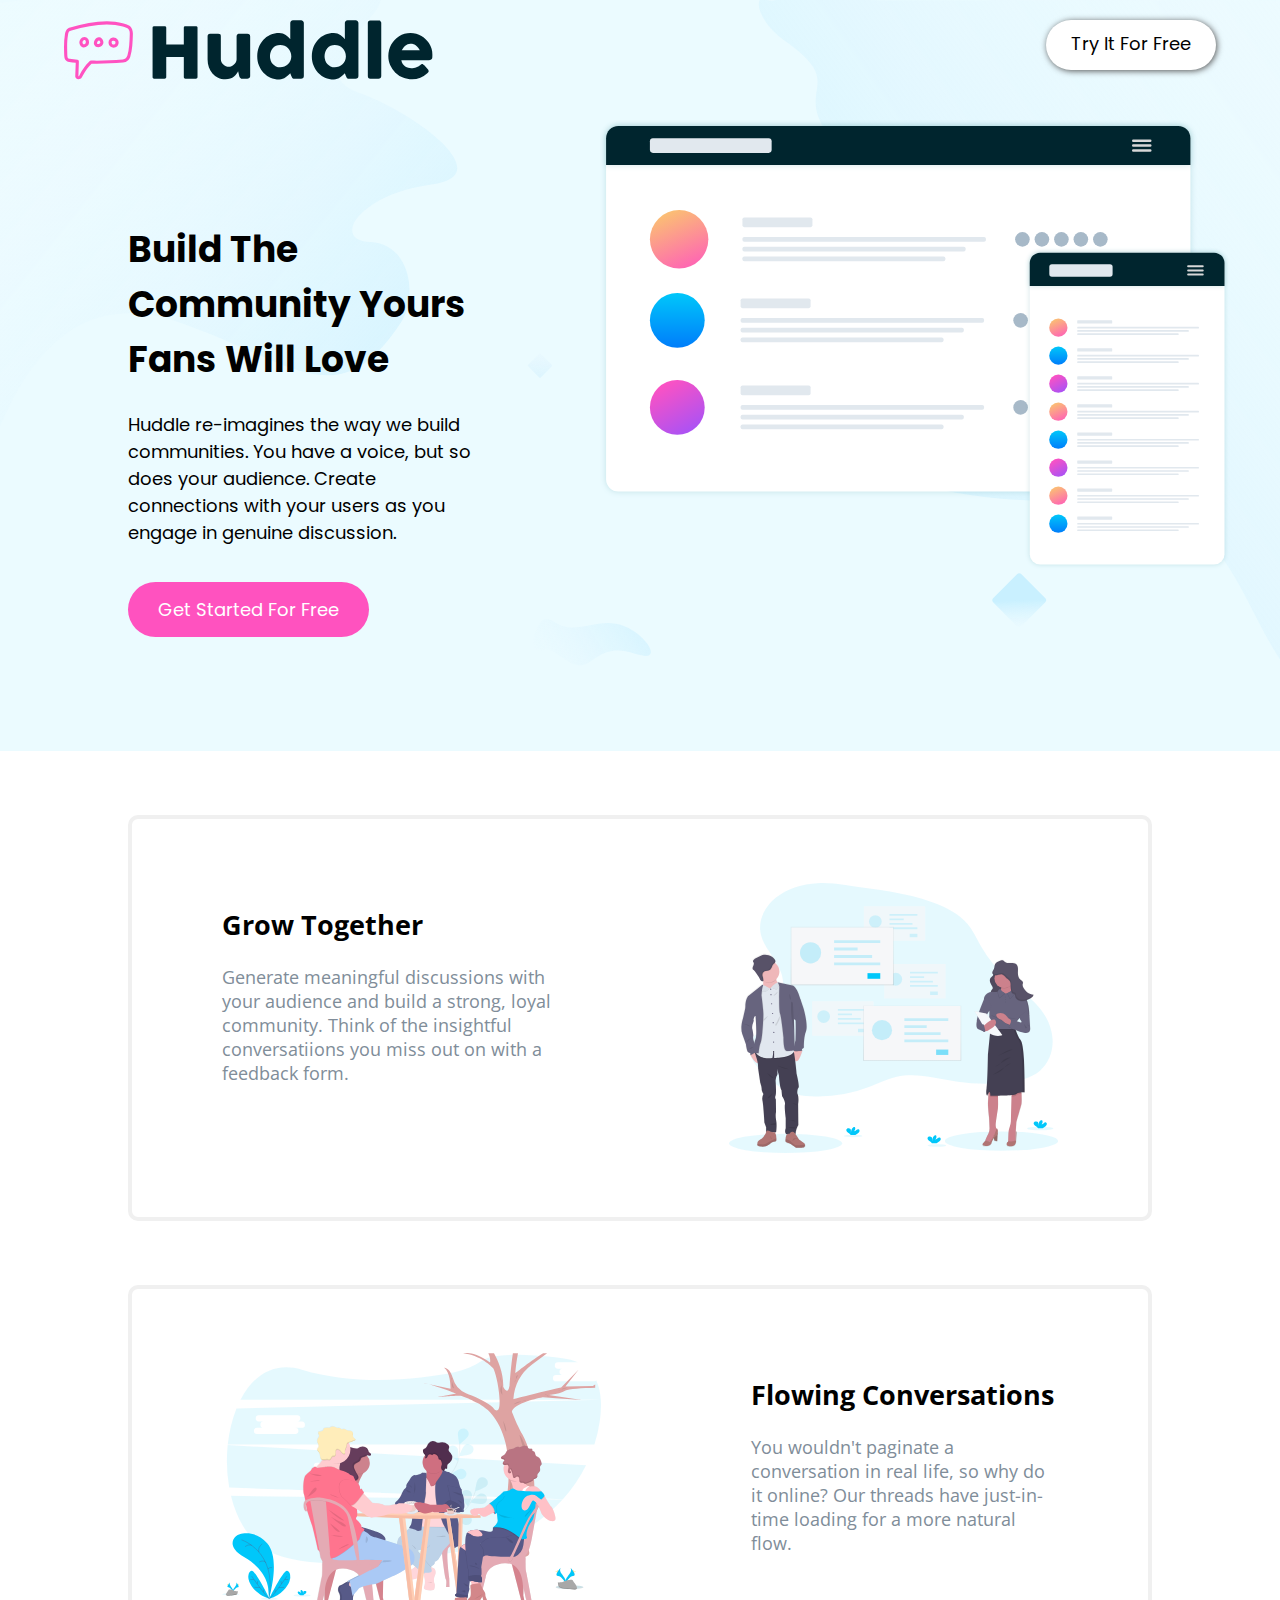
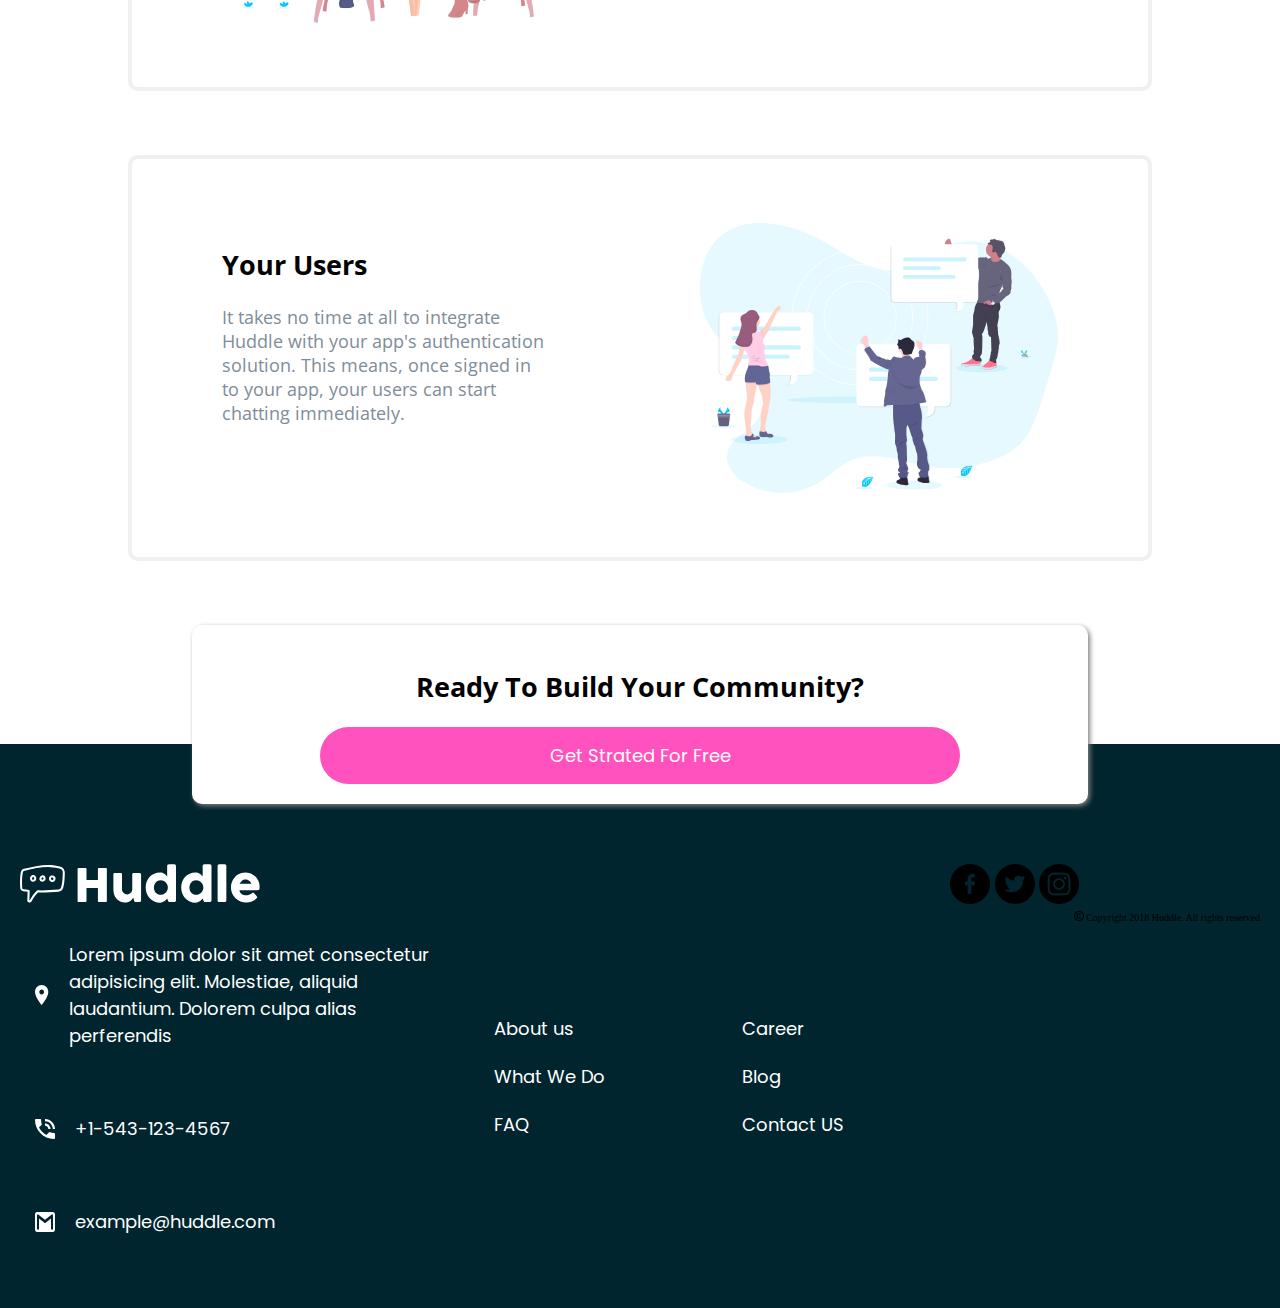
==== index.html @ e42ba3ed "24Janvier" ====
<!DOCTYPE html>
<html lang="fr">
  <head>
    <meta charset="UTF-8" />
    <meta name="viewport" content="width=device-width, initial-scale=1.0" />
    <title>Huddle</title>
    <link rel="stylesheet" href="./styles/style.css" />
    <link rel="stylesheet" href="./styles/recponsive.css" />
    <link rel="icon" href="./medias/icons/favicon_32_32.png" />
    <link rel="preconnect" href="https://fonts.googleapis.com" />
    <link rel="preconnect" href="https://fonts.gstatic.com" crossorigin />
    <link
      href="https://fonts.googleapis.com/css2?family=Poppins:ital,wght@0,100;0,200;0,300;0,400;0,500;0,600;0,700;0,800;0,900;1,100;1,200;1,300;1,400;1,500;1,600;1,700;1,800;1,900&display=swap"
      rel="stylesheet"
    />
    <link rel="preconnect" href="https://fonts.googleapis.com" />
    <link rel="preconnect" href="https://fonts.gstatic.com" crossorigin />
    <link
      href="https://fonts.googleapis.com/css2?family=Open+Sans:ital,wght@0,300..800;1,300..800&family=Poppins:ital,wght@0,100;0,200;0,300;0,400;0,500;0,600;0,700;0,800;0,900;1,100;1,200;1,300;1,400;1,500;1,600;1,700;1,800;1,900&display=swap"
      rel="stylesheet"
    />
  </head>
  <body>
    <header class="header">
      <div class="enTT">
        <img
          class="logoHeader"
          src="./medias/images/logo.svg"
          alt="logo Huddle"
        />
        <a class="tryIt" href="#">Try It For Free</a>
      </div>

      <div class="headerContent">
        <div class="contentTitle">
          <h1>Build The Community Yours Fans Will Love</h1>
          <p class="Ftitle">
            Huddle re-imagines the way we build communities. You have a voice,
            but so does your audience. Create connections with your users as you
            engage in genuine discussion.
          </p>

          <a class="getStartedH" href="#">Get Started For Free</a>
        </div>

        <img
          class="mockups"
          src="./medias/images/illustration_mockups.svg"
          alt="image de fenetres internet"
        />
      </div>
    </header>
    <main class="mainContent">
      <article class="firstArticle">
        <img
          class="imgGrowTG"
          src="./medias/images/illustration_grow_together.svg"
          alt="dessin de deux personnes"
        />
        <div class="TfirArt">
          <h2>Grow Together</h2>
          <p>
            Generate meaningful discussions with your audience and build a
            strong, loyal community. Think of the insightful conversatiions you
            miss out on with a feedback form.
          </p>
        </div>
      </article>
      <article class="secondArticle">
        <img
          class="imgFlowingC"
          src="./medias/images/illustration_flowing_conversation.svg"
          alt="dessin de quatre personnes assissent autout d'une table"
        />
        <div class="TsecArt">
          <h2>Flowing Conversations</h2>
          <p>
            You wouldn't paginate a conversation in real life, so why do it
            online? Our threads have just-in-time loading for a more natural
            flow.
          </p>
        </div>
      </article>
      <article class="thirdArticle">
        <img
          class="imgYourU"
          src="./medias/images/illustration_your_users.svg"
          alt="dessin de trois perssone avec un tableau dans les mains"
        />
        <div class="TthiArt">
          <h2>Your Users</h2>
          <p>
            It takes no time at all to integrate Huddle with your app's
            authentication solution. This means, once signed in to your app,
            your users can start chatting immediately.
          </p>
        </div>
      </article>
    </main>
    <div class="lastDiv">
      <h2 class="lastH2">Ready To Build Your Community?</h2>

      <a class="getStartedF" href="#">Get Strated For Free</a>
    </div>
    <div class="footer">
      <div class="contact">
        <img
          src="./medias/images/logoCopie.svg"
          alt="logo Huddle"
          class="logoFooter"
        />

        <div class="localisation">
          <img
            class="imgContact"
            src="./medias/icons/icon_location.svg"
            alt="localisation"
          />
          <p>
            <a href=""
              >Lorem ipsum dolor sit amet consectetur adipisicing elit.
              Molestiae, aliquid laudantium. Dolorem culpa alias perferendis
            </a>
          </p>
        </div>
        <div class="phone">
          <img
            class="imgContact"
            src="./medias/icons/icon_phone.svg"
            alt="telephone"
          />

          <p><a href="+1-543-123-4567">+1-543-123-4567</a></p>
        </div>
        <div class="email">
          <img
            class="imgContact"
            src="./medias/icons/icon_email.svg"
            alt="email"
          />
          <p><a href="#"> example@huddle.com</a></p>
        </div>
      </div>
      <div class="liens">
        <ul>
          <li><a href="#">About us</a></li>
          <li><a href="#">What We Do</a></li>
          <li><a href="#">FAQ</a></li>
        </ul>
      </div>

      <div class="liens">
        <ul>
          <li><a href="#">Career</a></li>
          <li><a href="#">Blog</a></li>
          <li><a href="#">Contact US</a></li>
        </ul>
      </div>
      <div class="logoRS">
        <a href="#"
          ><img
            class="reseauxS"
            src="./medias/icons/facebook.png"
            alt="logo facebook"
        /></a>
        <a href="#"
          ><img
            class="reseauxS"
            src="./medias/icons/twitter.png"
            alt="logo twitter"
        /></a>
        <a href="#"
          ><img
            class="reseauxS"
            src="./medias/icons/instagram.png"
            alt="logo instagram"
        /></a>

        <p class="copyR">
          <img
            class="logoCopyR"
            src="./medias/icons/copyright.png"
            alt="logoCopyright"
          />
          Copyright 2018 Huddle. All rights reserved
        </p>
      </div>
    </div>
  </body>
</html>
---- styles/style.css ----
body {
  margin: 0;
  font-size: 18px;
}
a {
  text-decoration: none;
  font-family: "Poppins", sans-serif;
  text-align: center;
  color: white;
}

.header {
  background-image: url(../medias/images/bg_hero_desktop.svg);
  background-color: hsl(193, 100%, 96%);
  background-size: cover;
  padding-top: 20px;
}
.enTT {
  display: flex;
  justify-content: space-between;
  height: 50px;
  width: 90%;
  margin: 0 5%;
}
.logoHeader {
  height: 60px;
}
.tryIt {
  text-decoration: none;
  border-radius: 30px;
  border-width: 2px 4px;
  background-color: white;
  color: black;
  padding: 10px 25px;
  box-shadow: 1px 1px 6px #555;
}
.headerContent {
  display: flex;
}
.contentTitle {
  font-family: "Poppins", sans-serif;

  padding: 10%;
}
.Ftitle {
  width: 100%;
  margin-bottom: 50px;
}
.getStartedH {
  background-color: hsl(322, 100%, 66%);
  border-radius: 30px;
  /* border-width: 2px 4px; */
  text-decoration: none;
  text-align: center;
  padding: 15px 30px;
}
.getStartedH:hover,
.getStartedF:hover {
  background-color: hsl(322, 100%, 66%, 0.5);
}
.mockups {
  margin-top: 50px;
  margin-right: 50px;
  width: auto;
  height: 450px;
}

.mainContent {
  font-family: "Open Sans", sans-serif;
  font-optical-sizing: auto;
  font-weight: 400;
  font-style: normal;
  font-variation-settings: "wdth" 100;
}
.firstArticle,
.secondArticle,
.thirdArticle {
  font-size: 18px;
  padding: 5% 20% 5% 20%;
  display: flex;
  justify-content: space-between;
  color: hsl(208, 11%, 55%);

  margin: 5% 10%;
  padding: 5% 7%;
  border-radius: 10px;
  border: 4px solid rgb(240, 240, 240);
}
h2 {
  color: black;
}

.imgGrowTG,
.imgYourU {
  width: auto;
  height: 270px;
  margin-left: 150px;
}
.imgFlowingC {
  width: auto;
  height: 270px;
  margin-right: 150px;
}
.firstArticle {
  flex-direction: row-reverse;
  justify-content: space-between;
}

.thirdArticle {
  flex-direction: row-reverse;
}
.lastDiv {
  position: relative;
  display: flex;
  flex-direction: column;
  justify-content: center;
  align-self: center;
  font-family: "Open Sans", sans-serif;
  background-color: white;
  padding: 20px 10% 20px 10%;
  text-align: center;
  border-radius: 10px;
  margin: 0px 15% -60px;
  box-shadow: 2px 2px 5px gray;
}

.getStartedF {
  padding: 15px 40px;
  background-color: hsl(322, 100%, 66%);
  border-radius: 30px;
  border-width: 2px 4px;
  text-decoration: none;
  text-align: center;
}

.footer {
  background-color: hsl(192, 100%, 9%);
  display: grid;
  grid-template-columns: 35% 20% 20% 25%;
  padding: 120px 20px 40px 20px;
}
li {
  padding-top: 10%;
}
ul {
  list-style: none;
}
.liens {
  display: flex;
  flex-direction: column;
  justify-content: center;
}
.localisation,
.phone,
.email {
  padding: 15px;
  display: flex;
  flex-direction: row;
  align-items: center;
}

.imgContact {
  height: 20px;
  width: 20px;
  margin-right: 20px;
}

.reseauxS {
  width: 40px;
}
.logoRS:hover {
  color: aliceblue;
}

.logoCopyR {
  width: 10px;
}

.copyR {
  font-size: 10px;
  text-align: end;
  margin: 0;
}
---- styles/recponsive.css ----
@media only screen and (max-width: 600px) {
  .header {
    background-image: url(../medias/images/bg_hero_mobile.svg);
    font-size: 14px;
  }
  .logoHeader {
    height: 50%;
    width: 50%;
    padding-top: 20px;
  }
  .tryIt {
    font-size: 10px;
    height: 10%;
    padding: 4%;
    margin-top: 10px;
  }
  body :not(.enTT) {
    display: flex;
    flex-direction: column;
    justify-content: center;
    align-content: center;
    text-align: center;
  }
  h1 {
    display: flex;
    align-items: center;
  }
  .getStartedH {
    padding: 7px 10px;
    width: 200px;
    align-self: center;
  }
  .mockups {
    width: 45%;
    height: 100%;
    margin-block-start: 0;
    display: flex;
    align-self: center;
  }

  h2 {
    font-size: 20px;
  }
  .firstArticle,
  .secondArticle,
  .thirdArticle {
    padding: 10%;
  }

  .firstArticle p,
  .secondArticle p,
  .thirdArticle p {
    font-size: 14px;
    color: hsl(208, 11%, 55%);
  }
  .thirdArticle {
    padding-bottom: 150px;
  }
  .imgGrowTG,
  .imgFlowingC,
  .imgYourU {
    width: 100%;
    height: 30vh;
    object-fit: contain;
    margin: 0;
  }
  .getStartedF {
    padding: 2%;
    font-size: 14px;
  }
  .footer {
    display: flex;
    flex-direction: column;
    justify-content: center;
    align-content: center;
    text-align: center;
  }

  .localisation,
  .phone,
  .email {
    width: 20px;
    height: 100%;
  }

  .logoFooter {
    height: auto;
    width: 25vh;
    padding-block-start: 5vh;
  }
  .localisation a,
  .phone a,
  .email a {
    font-size: 12px;
    width: 300px;
    text-align: left;
    margin-left: 40px;
  }

  .reseauxS {
    display: flex;
  }

  li {
    padding-top: 5px;
  }
  .liens {
    height: 90px;
  }
  .logoRS {
  }
}
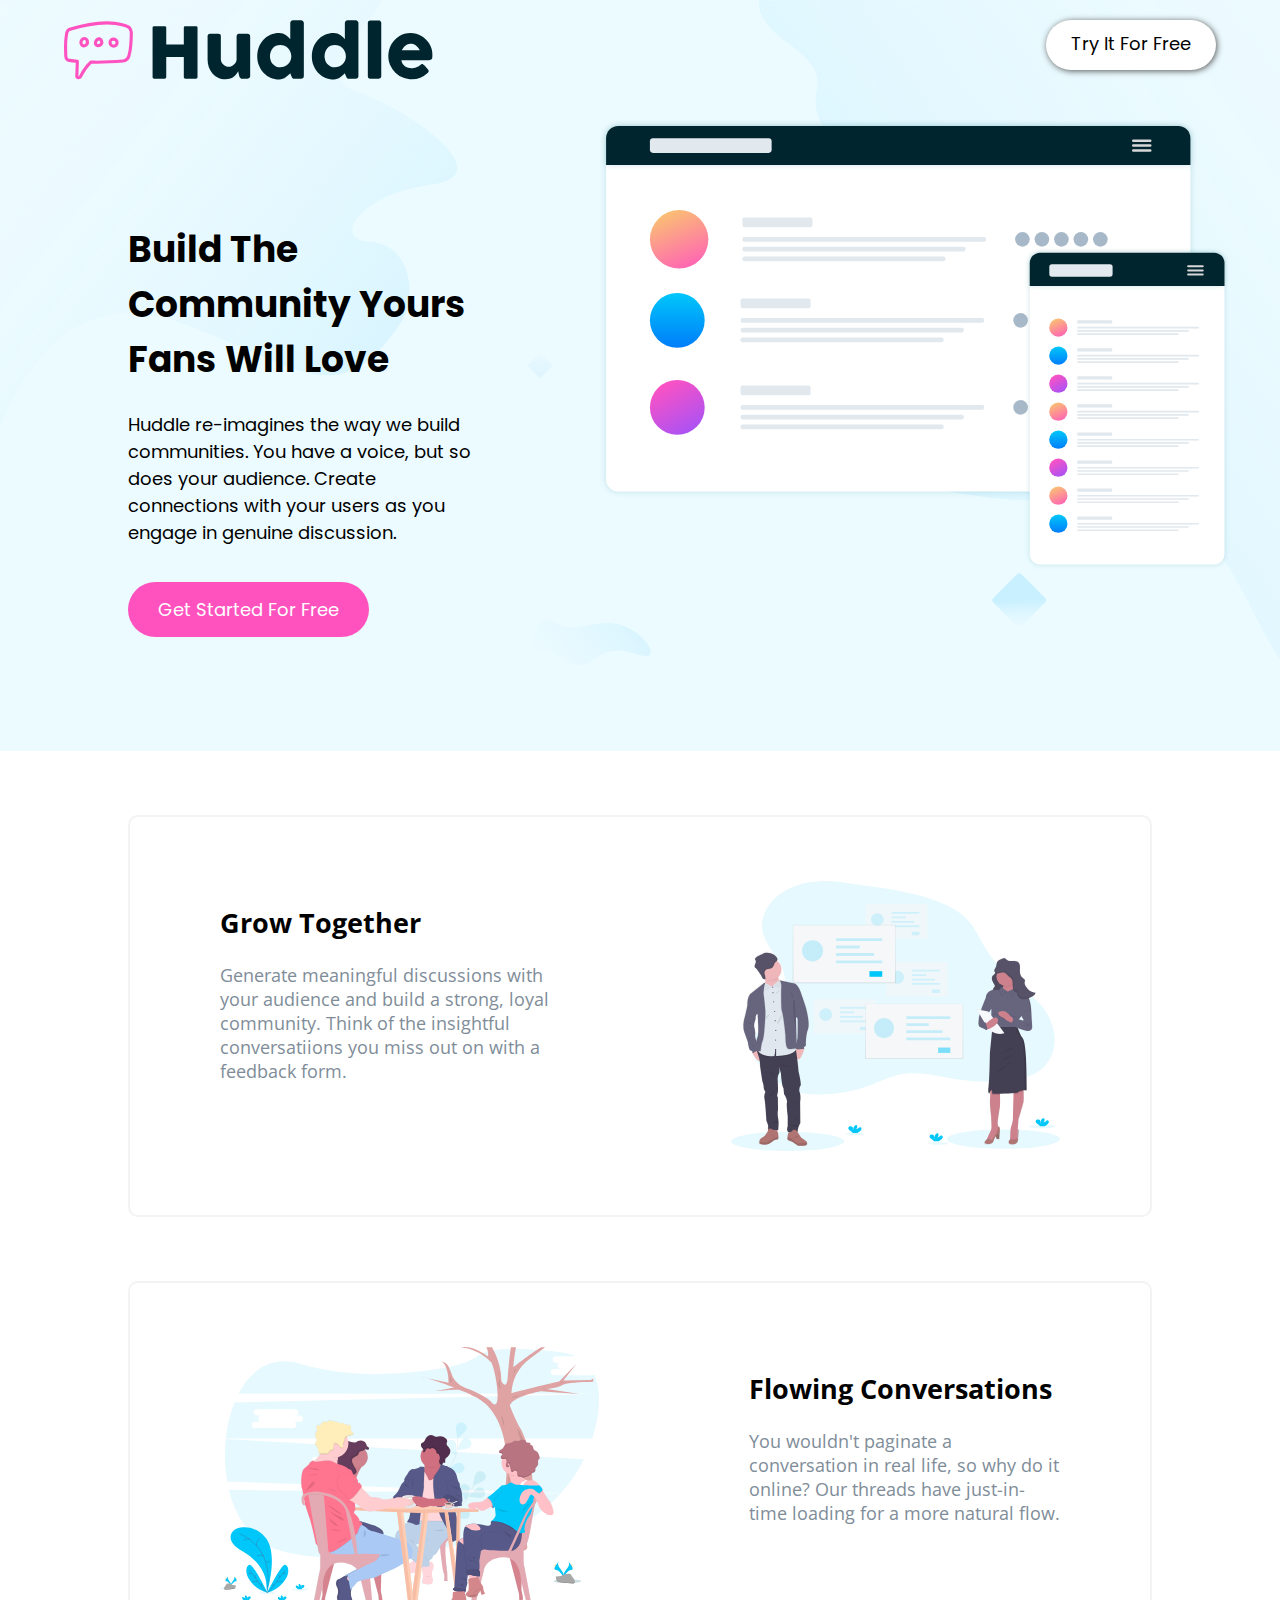
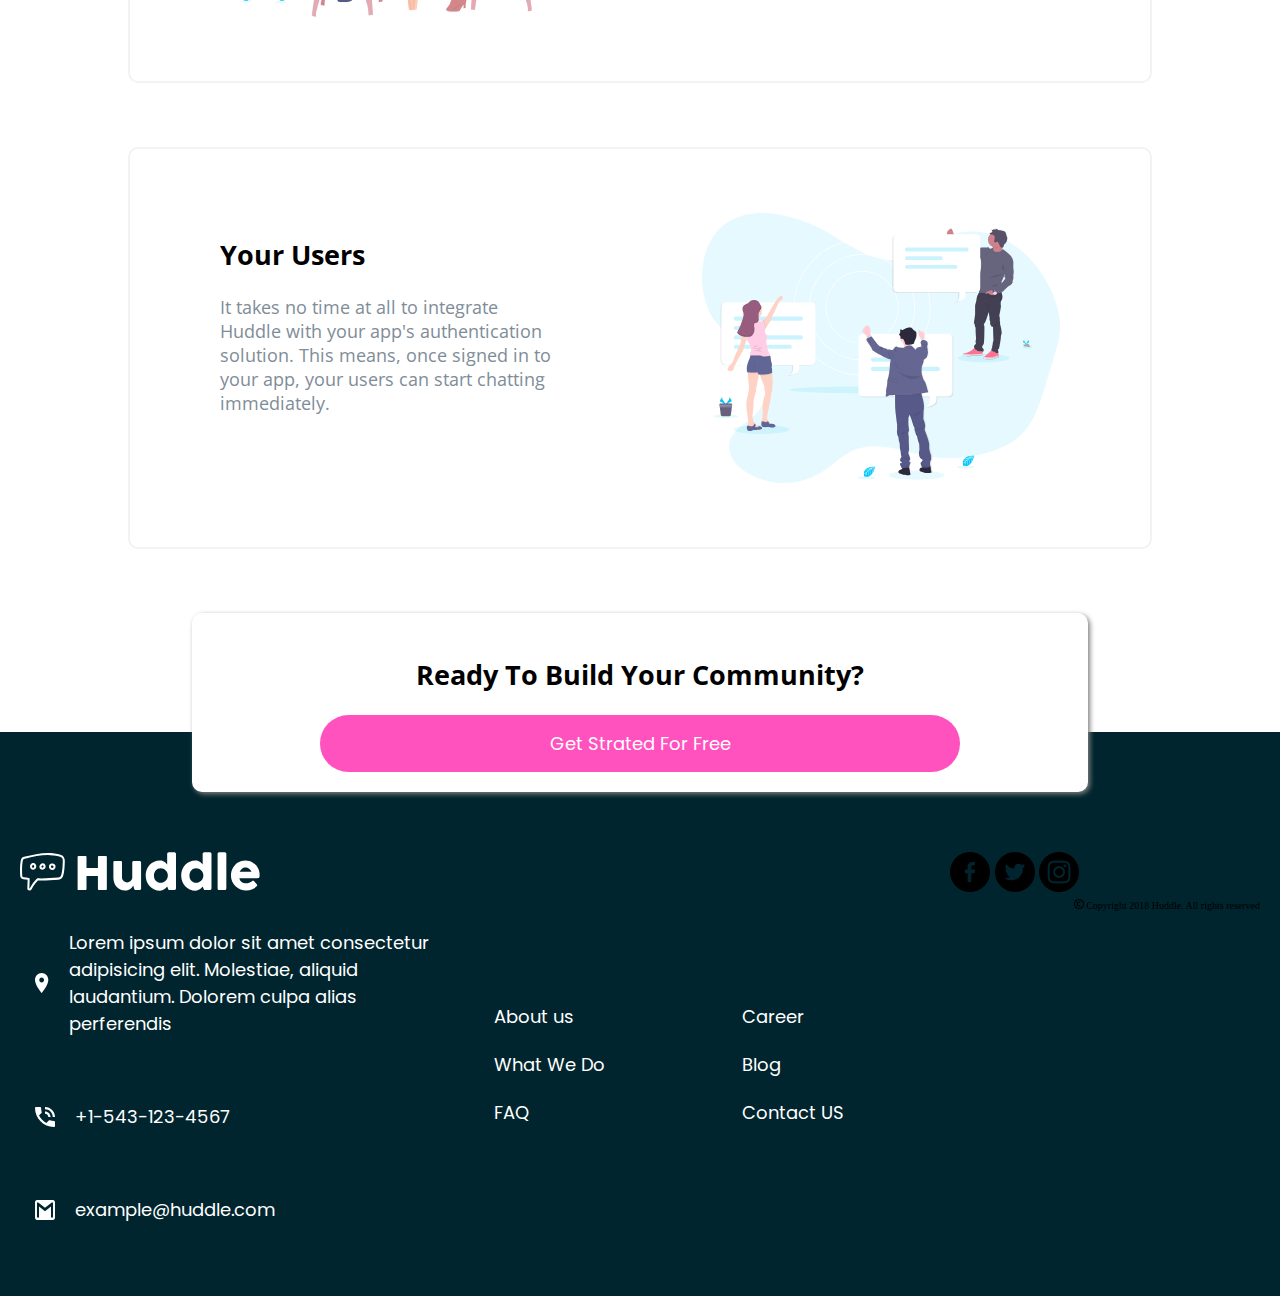
==== commit 12ff16c2: "25janvier" ====
--- a/index.html
+++ b/index.html
@@ -6,6 +6,7 @@
     <title>Huddle</title>
     <link rel="stylesheet" href="./styles/style.css" />
     <link rel="stylesheet" href="./styles/recponsive.css" />
+    <script src="./script.js" defer></script>
     <link rel="icon" href="./medias/icons/favicon_32_32.png" />
     <link rel="preconnect" href="https://fonts.googleapis.com" />
     <link rel="preconnect" href="https://fonts.gstatic.com" crossorigin />
@@ -116,7 +117,7 @@
             src="./medias/icons/icon_location.svg"
             alt="localisation"
           />
-          <p>
+          <p class="pContact">
             <a href=""
               >Lorem ipsum dolor sit amet consectetur adipisicing elit.
               Molestiae, aliquid laudantium. Dolorem culpa alias perferendis
@@ -130,7 +131,7 @@
             alt="telephone"
           />
 
-          <p><a href="+1-543-123-4567">+1-543-123-4567</a></p>
+          <p class="pContact"><a href="+1-543-123-4567">+1-543-123-4567</a></p>
         </div>
         <div class="email">
           <img
@@ -138,7 +139,7 @@
             src="./medias/icons/icon_email.svg"
             alt="email"
           />
-          <p><a href="#"> example@huddle.com</a></p>
+          <p class="pContact"><a href="#"> example@huddle.com</a></p>
         </div>
       </div>
       <div class="liens">
--- a/styles/style.css
+++ b/styles/style.css
@@ -80,11 +80,10 @@
   display: flex;
   justify-content: space-between;
   color: hsl(208, 11%, 55%);
-
   margin: 5% 10%;
   padding: 5% 7%;
   border-radius: 10px;
-  border: 4px solid rgb(240, 240, 240);
+  border: 2px solid rgb(243, 243, 243);
 }
 h2 {
   color: black;
--- a/styles/recponsive.css
+++ b/styles/recponsive.css
@@ -79,14 +79,16 @@
   .localisation,
   .phone,
   .email {
-    width: 20px;
-    height: 100%;
+    padding: 15px;
+    display: flex;
+    flex-direction: row;
+    align-items: start;
   }
 
   .logoFooter {
     height: auto;
-    width: 25vh;
-    padding-block-start: 5vh;
+    width: 50vh;
+    padding-block: 4%;
   }
   .localisation a,
   .phone a,
@@ -96,17 +98,24 @@
     text-align: left;
     margin-left: 40px;
   }
-
+  .pContact {
+    margin-top: -5%;
+  }
   .reseauxS {
     display: flex;
   }
 
   li {
     padding-top: 5px;
+    display: flex;
+    align-items: start;
   }
   .liens {
     height: 90px;
   }
   .logoRS {
+    display: flex;
+    flex-direction: row;
+    align-items: center;
   }
 }
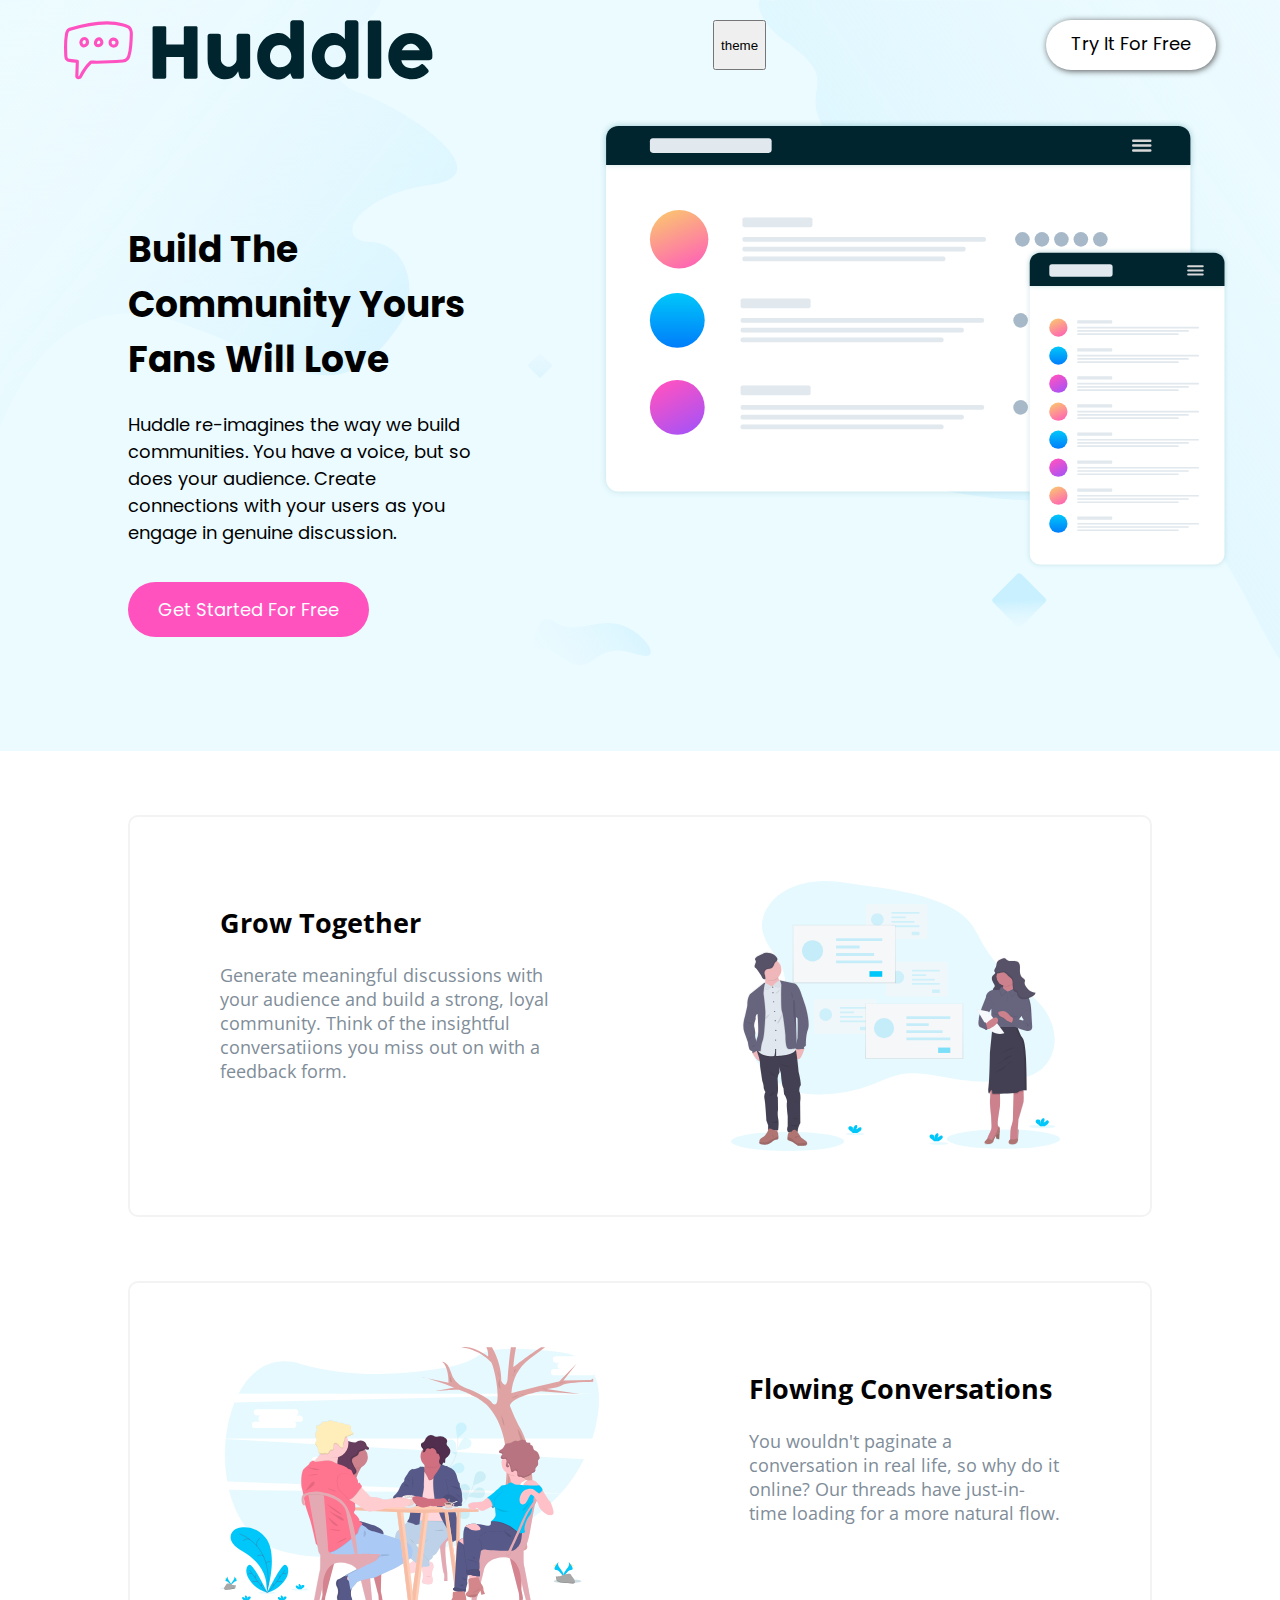
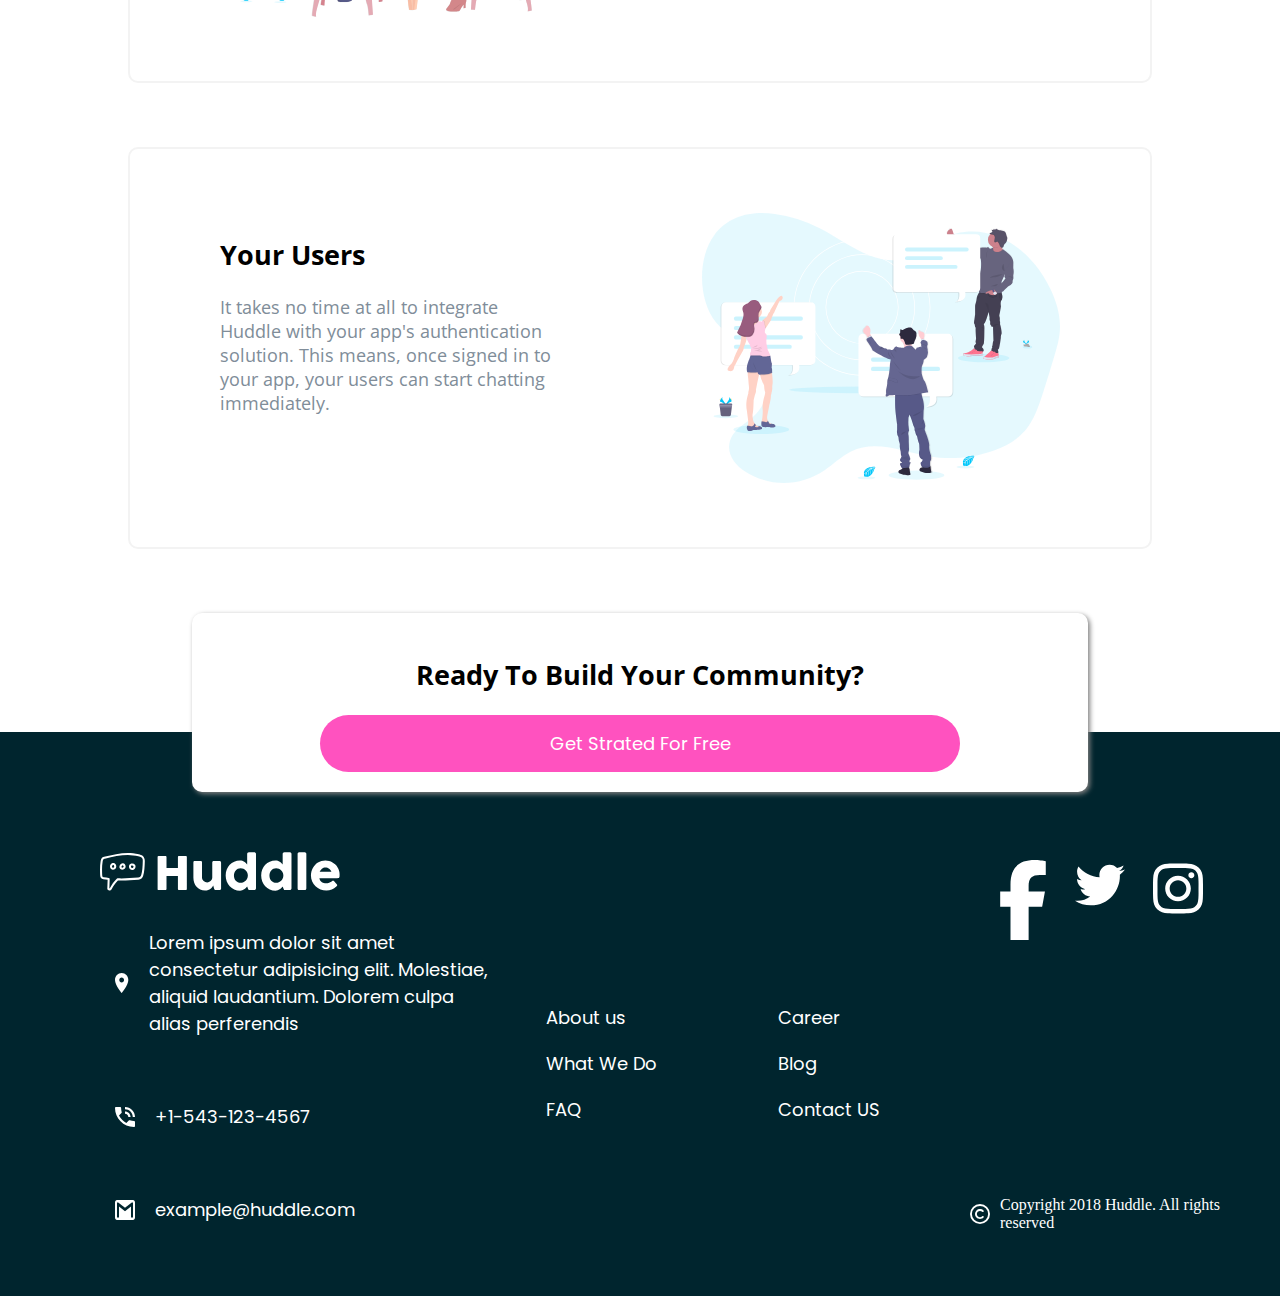
==== commit d35aa111: "25janvier" ====
--- a/index.html
+++ b/index.html
@@ -1,12 +1,12 @@
 <!DOCTYPE html>
-<html lang="fr">
+<html lang="fr" data-theme="light">
   <head>
     <meta charset="UTF-8" />
     <meta name="viewport" content="width=device-width, initial-scale=1.0" />
     <title>Huddle</title>
     <link rel="stylesheet" href="./styles/style.css" />
     <link rel="stylesheet" href="./styles/recponsive.css" />
-    <script src="./script.js" defer></script>
+    <script src="./JS/script.js" defer></script>
     <link rel="icon" href="./medias/icons/favicon_32_32.png" />
     <link rel="preconnect" href="https://fonts.googleapis.com" />
     <link rel="preconnect" href="https://fonts.gstatic.com" crossorigin />
@@ -29,6 +29,14 @@
           src="./medias/images/logo.svg"
           alt="logo Huddle"
         />
+        <button
+          type="button"
+          data-theme-toggle
+          aria-label="Change to light theme"
+        >
+          theme
+        </button>
+
         <a class="tryIt" href="#">Try It For Free</a>
       </div>
 
@@ -157,34 +165,35 @@
           <li><a href="#">Contact US</a></li>
         </ul>
       </div>
-      <div class="logoRS">
-        <a href="#"
-          ><img
-            class="reseauxS"
-            src="./medias/icons/facebook.png"
-            alt="logo facebook"
-        /></a>
-        <a href="#"
-          ><img
-            class="reseauxS"
-            src="./medias/icons/twitter.png"
-            alt="logo twitter"
-        /></a>
-        <a href="#"
-          ><img
-            class="reseauxS"
-            src="./medias/icons/instagram.png"
-            alt="logo instagram"
-        /></a>
-
-        <p class="copyR">
+      <div class="lDivF">
+        <div class="logoRS">
+          <a href="#"
+            ><img
+              class="reseauxS"
+              src="./medias/icons/facebook.svg"
+              alt="logo facebook"
+          /></a>
+          <a href="#"
+            ><img
+              class="reseauxS"
+              src="./medias/icons/twitter.svg"
+              alt="logo twitter"
+          /></a>
+          <a href="#"
+            ><img
+              class="reseauxS"
+              src="./medias/icons/instagram.svg"
+              alt="logo instagram"
+          /></a>
+        </div>
+        <div class="divCR">
           <img
             class="logoCopyR"
-            src="./medias/icons/copyright.png"
+            src="./medias/icons/copyrightW.svg"
             alt="logoCopyright"
           />
-          Copyright 2018 Huddle. All rights reserved
-        </p>
+          <p class="copyR">Copyright 2018 Huddle. All rights reserved</p>
+        </div>
       </div>
     </div>
   </body>
--- a/styles/style.css
+++ b/styles/style.css
@@ -136,7 +136,7 @@
   background-color: hsl(192, 100%, 9%);
   display: grid;
   grid-template-columns: 35% 20% 20% 25%;
-  padding: 120px 20px 40px 20px;
+  padding: 120px 20px 40px 100px;
 }
 li {
   padding-top: 10%;
@@ -163,20 +163,35 @@
   width: 20px;
   margin-right: 20px;
 }
-
+.lDivF {
+  justify-content: space-around;
+  display: flex;
+  flex-direction: column;
+}
 .reseauxS {
-  width: 40px;
+  width: 50px;
+  height: auto;
+}
+.logoRS {
+  display: flex;
+  justify-content: space-evenly;
+  width: 260px;
 }
 .logoRS:hover {
   color: aliceblue;
 }
 
+.divCR {
+  display: flex;
+  align-items: center;
+  margin-top: 75%;
+}
 .logoCopyR {
-  width: 10px;
+  width: 20px;
+  margin-right: 10px;
 }
 
 .copyR {
-  font-size: 10px;
-  text-align: end;
-  margin: 0;
+  font-size: 16px;
+  color: white;
 }
--- a/styles/recponsive.css
+++ b/styles/recponsive.css
@@ -53,9 +53,7 @@
     font-size: 14px;
     color: hsl(208, 11%, 55%);
   }
-  .thirdArticle {
-    padding-bottom: 150px;
-  }
+
   .imgGrowTG,
   .imgFlowingC,
   .imgYourU {
@@ -74,6 +72,7 @@
     justify-content: center;
     align-content: center;
     text-align: center;
+    padding-left: 5%;
   }
 
   .localisation,
@@ -115,7 +114,19 @@
   }
   .logoRS {
     display: flex;
-    flex-direction: row;
+    flex-direction: row !important;
     align-items: center;
+    padding: 5%;
+  }
+
+  .divCR {
+    display: flex;
+    flex-direction: row !important;
+    align-items: center;
+    margin-top: 10%;
+  }
+  .copyR {
+    color: white;
+    font-size: small;
   }
 }
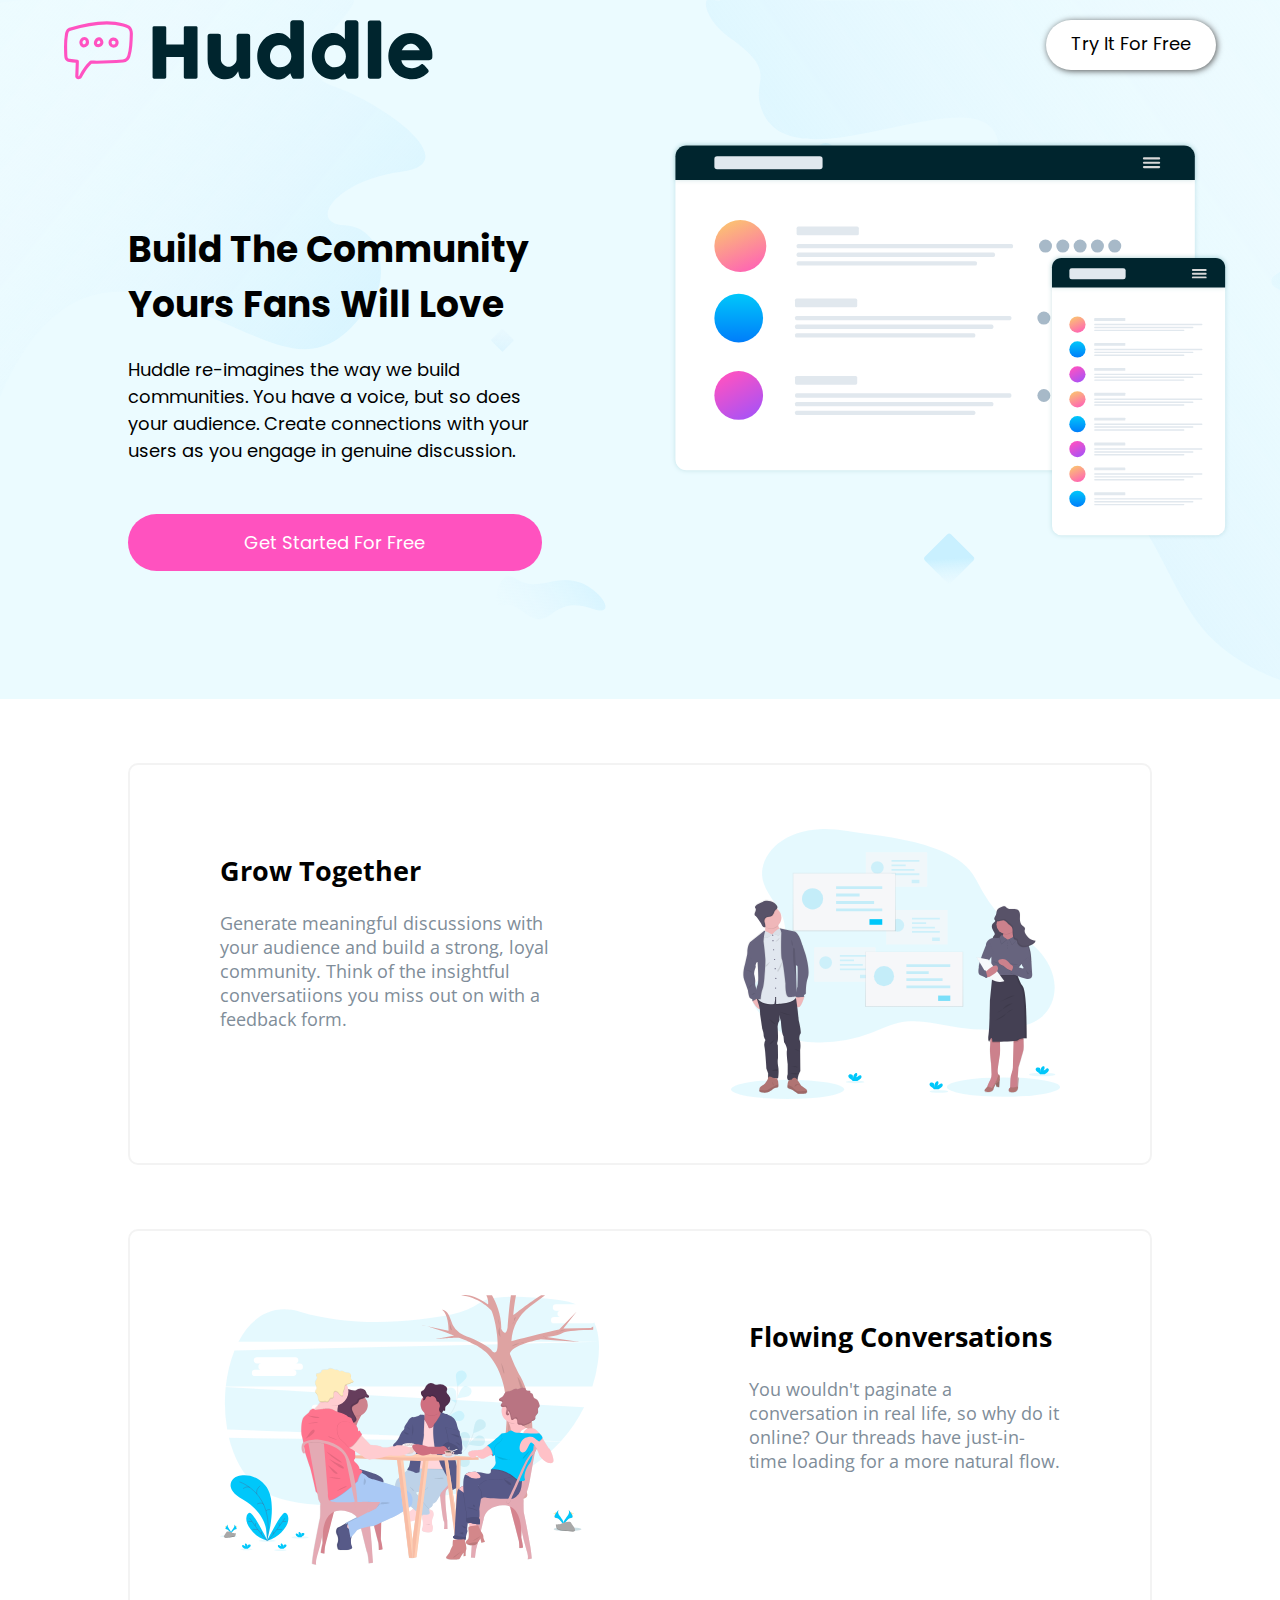
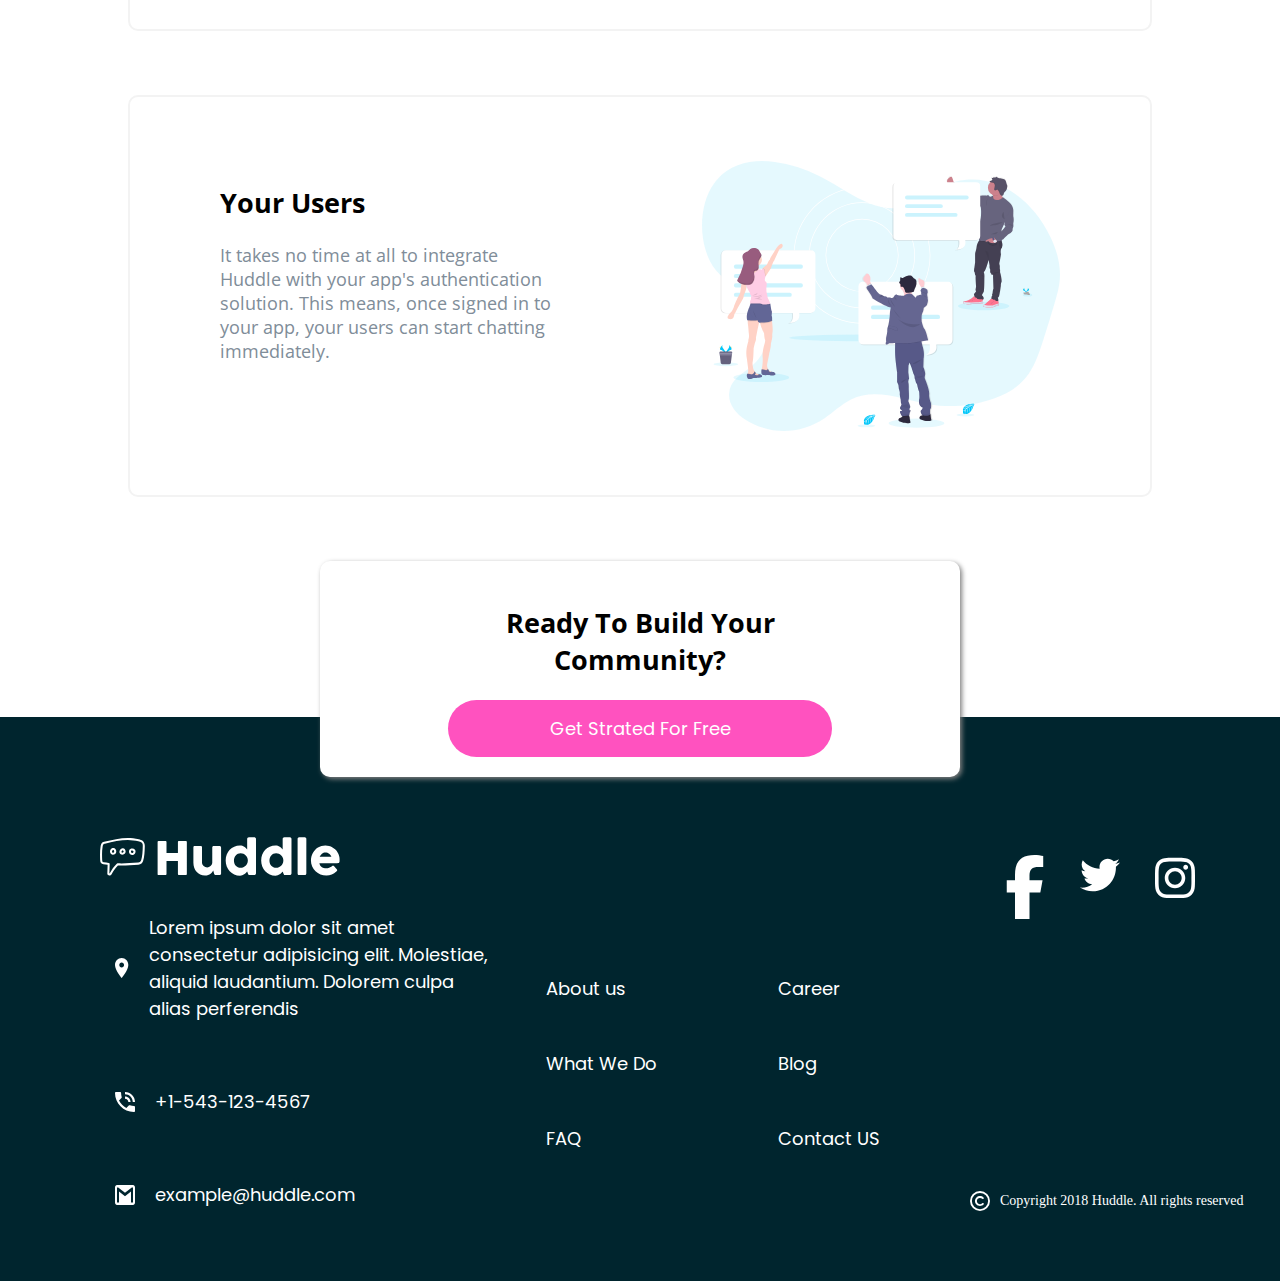
==== commit 851a60e2: "26janvier" ====
--- a/index.html
+++ b/index.html
@@ -1,5 +1,5 @@
 <!DOCTYPE html>
-<html lang="fr" data-theme="light">
+<html lang="fr">
   <head>
     <meta charset="UTF-8" />
     <meta name="viewport" content="width=device-width, initial-scale=1.0" />
@@ -29,13 +29,6 @@
           src="./medias/images/logo.svg"
           alt="logo Huddle"
         />
-        <button
-          type="button"
-          data-theme-toggle
-          aria-label="Change to light theme"
-        >
-          theme
-        </button>
 
         <a class="tryIt" href="#">Try It For Free</a>
       </div>
@@ -68,7 +61,7 @@
         />
         <div class="TfirArt">
           <h2>Grow Together</h2>
-          <p>
+          <p class="pArticle">
             Generate meaningful discussions with your audience and build a
             strong, loyal community. Think of the insightful conversatiions you
             miss out on with a feedback form.
@@ -83,7 +76,7 @@
         />
         <div class="TsecArt">
           <h2>Flowing Conversations</h2>
-          <p>
+          <p class="pArticle">
             You wouldn't paginate a conversation in real life, so why do it
             online? Our threads have just-in-time loading for a more natural
             flow.
@@ -98,7 +91,7 @@
         />
         <div class="TthiArt">
           <h2>Your Users</h2>
-          <p>
+          <p class="pArticle">
             It takes no time at all to integrate Huddle with your app's
             authentication solution. This means, once signed in to your app,
             your users can start chatting immediately.
@@ -170,7 +163,7 @@
           <a href="#"
             ><img
               class="reseauxS"
-              src="./medias/icons/facebook.svg"
+              src="./medias/icons/facebook-f.svg"
               alt="logo facebook"
           /></a>
           <a href="#"
--- a/styles/style.css
+++ b/styles/style.css
@@ -49,20 +49,21 @@
 .getStartedH {
   background-color: hsl(322, 100%, 66%);
   border-radius: 30px;
-  /* border-width: 2px 4px; */
   text-decoration: none;
   text-align: center;
   padding: 15px 30px;
+  display: block;
 }
 .getStartedH:hover,
 .getStartedF:hover {
   background-color: hsl(322, 100%, 66%, 0.5);
+  /* cursor: url(../medias/icons/curseurMM.png); */
 }
 .mockups {
-  margin-top: 50px;
+  margin-top: 70px;
   margin-right: 50px;
   width: auto;
-  height: 450px;
+  height: 400px;
 }
 
 .mainContent {
@@ -108,6 +109,7 @@
 .thirdArticle {
   flex-direction: row-reverse;
 }
+
 .lastDiv {
   position: relative;
   display: flex;
@@ -119,7 +121,7 @@
   padding: 20px 10% 20px 10%;
   text-align: center;
   border-radius: 10px;
-  margin: 0px 15% -60px;
+  margin: 0px 25% -60px;
   box-shadow: 2px 2px 5px gray;
 }
 
@@ -139,10 +141,14 @@
   padding: 120px 20px 40px 100px;
 }
 li {
-  padding-top: 10%;
-}
+  padding-top: 25%;
+}
+
 ul {
   list-style: none;
+}
+li:hover {
+  text-decoration: underline white;
 }
 .liens {
   display: flex;
@@ -169,7 +175,7 @@
   flex-direction: column;
 }
 .reseauxS {
-  width: 50px;
+  width: 40px;
   height: auto;
 }
 .logoRS {
@@ -177,8 +183,8 @@
   justify-content: space-evenly;
   width: 260px;
 }
-.logoRS:hover {
-  color: aliceblue;
+.reseauxS:hover {
+  color: rgb(255, 240, 250);
 }
 
 .divCR {
@@ -192,6 +198,6 @@
 }
 
 .copyR {
-  font-size: 16px;
+  font-size: 14px;
   color: white;
 }
--- a/styles/recponsive.css
+++ b/styles/recponsive.css
@@ -1,11 +1,11 @@
-@media only screen and (max-width: 600px) {
+@media only screen and (max-width: 800px) {
   .header {
     background-image: url(../medias/images/bg_hero_mobile.svg);
     font-size: 14px;
   }
   .logoHeader {
-    height: 50%;
-    width: 50%;
+    height: auto;
+    width: auto;
     padding-top: 20px;
   }
   .tryIt {
@@ -62,6 +62,9 @@
     object-fit: contain;
     margin: 0;
   }
+  .lastDiv {
+    margin: 0px 10% -10%;
+  }
   .getStartedF {
     padding: 2%;
     font-size: 14px;
@@ -86,7 +89,7 @@
 
   .logoFooter {
     height: auto;
-    width: 50vh;
+    width: 40vh;
     padding-block: 4%;
   }
   .localisation a,
@@ -115,8 +118,10 @@
   .logoRS {
     display: flex;
     flex-direction: row !important;
-    align-items: center;
     padding: 5%;
+    justify-content: space-between !important;
+    align-self: center !important;
+    margin-top: 7%;
   }
 
   .divCR {
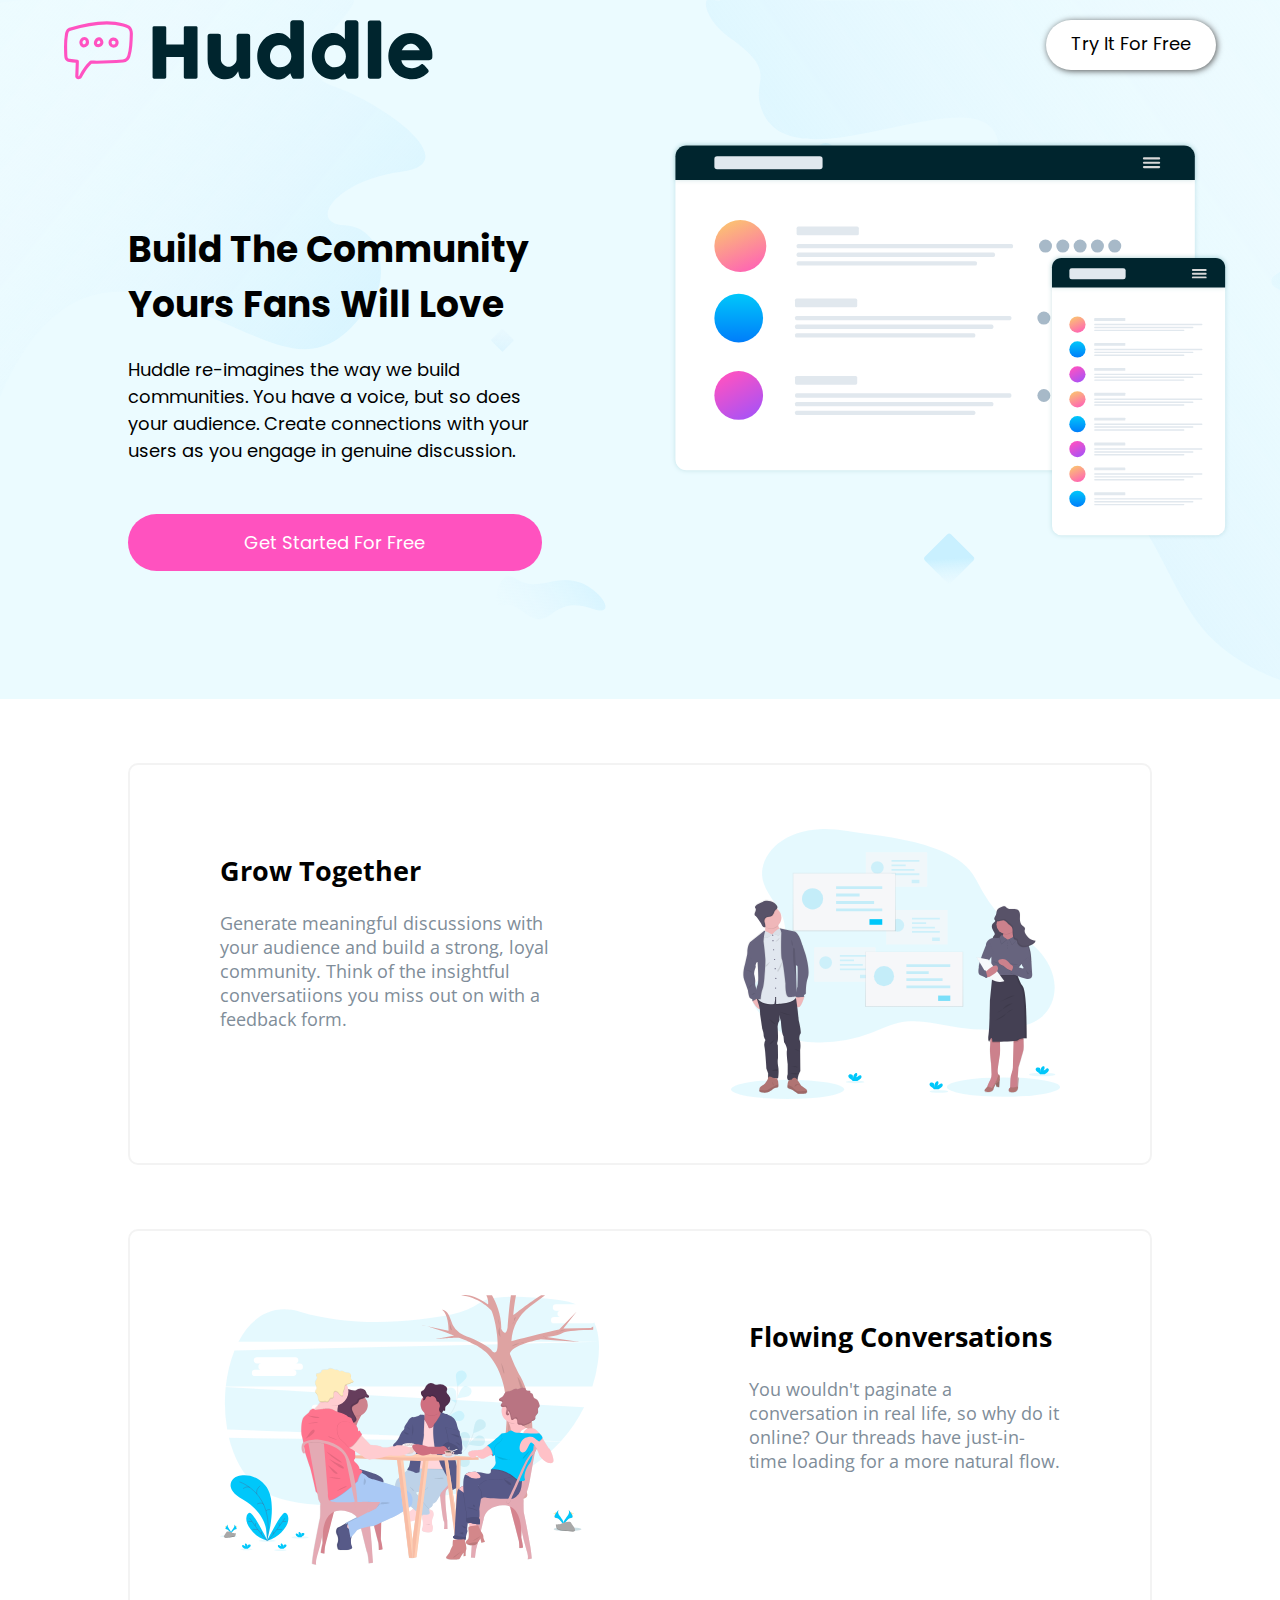
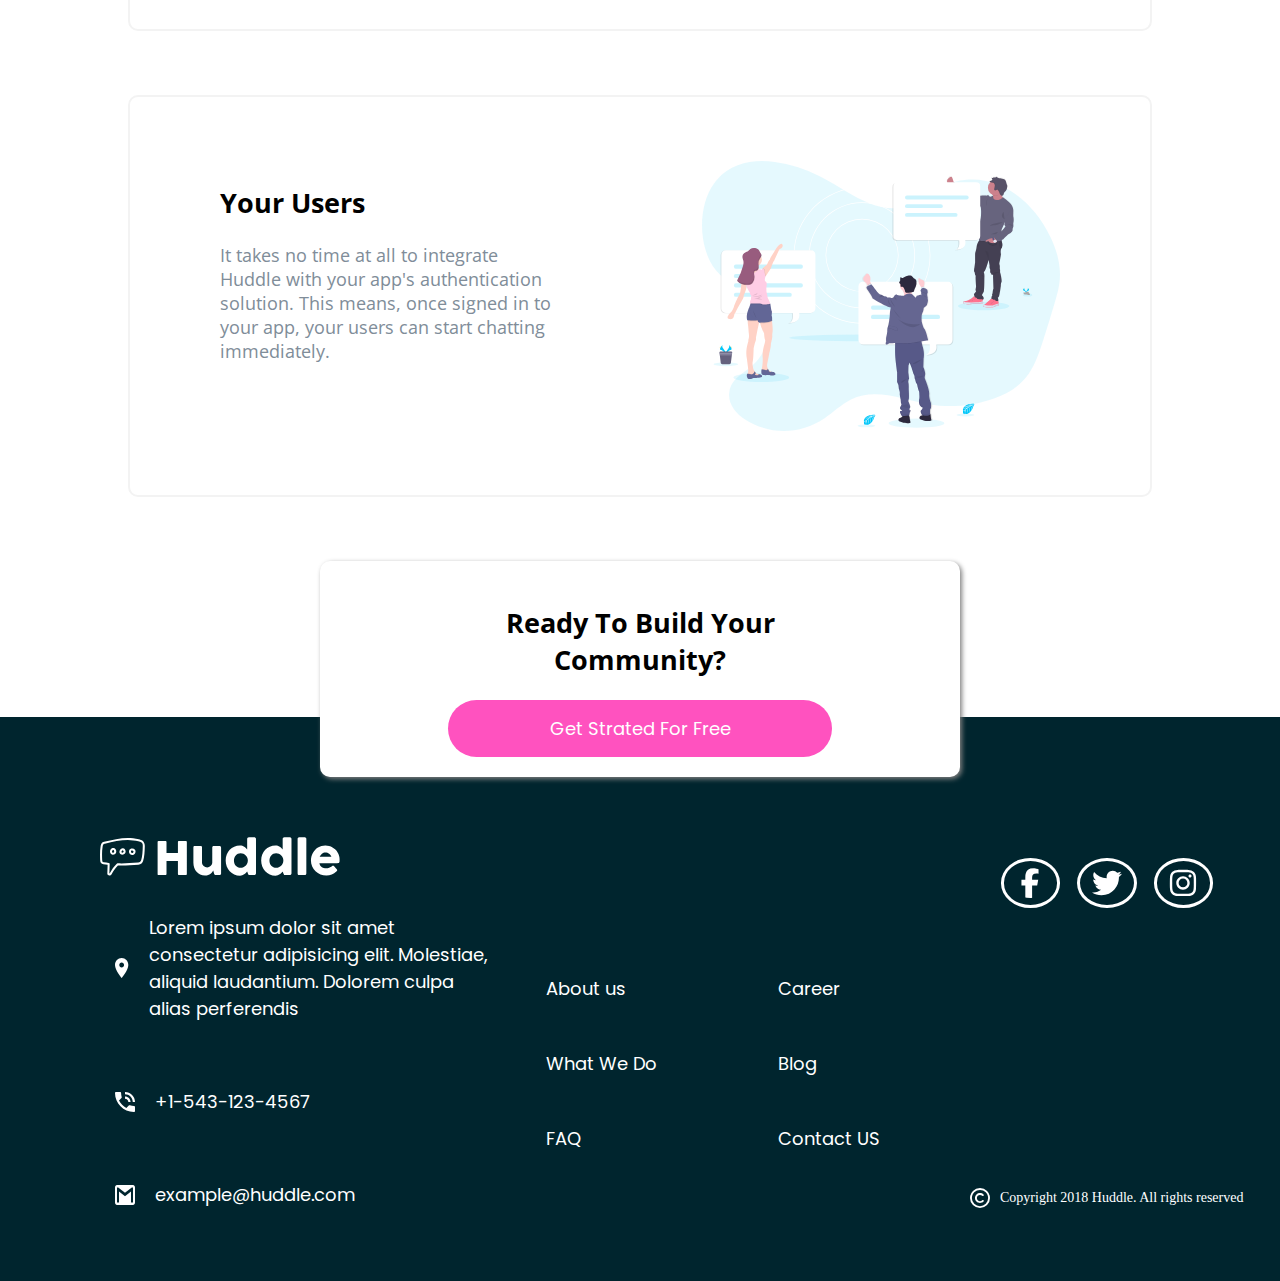
==== commit 826f6ea2: "26janvier" ====
--- a/index.html
+++ b/index.html
@@ -29,7 +29,6 @@
           src="./medias/images/logo.svg"
           alt="logo Huddle"
         />
-
         <a class="tryIt" href="#">Try It For Free</a>
       </div>
 
@@ -44,7 +43,6 @@
 
           <a class="getStartedH" href="#">Get Started For Free</a>
         </div>
-
         <img
           class="mockups"
           src="./medias/images/illustration_mockups.svg"
@@ -52,6 +50,7 @@
         />
       </div>
     </header>
+
     <main class="mainContent">
       <article class="firstArticle">
         <img
@@ -99,11 +98,13 @@
         </div>
       </article>
     </main>
+
     <div class="lastDiv">
       <h2 class="lastH2">Ready To Build Your Community?</h2>
 
-      <a class="getStartedF" href="#">Get Strated For Free</a>
+      <a class="getStartedF" href="">Get Strated For Free</a>
     </div>
+
     <div class="footer">
       <div class="contact">
         <img
@@ -162,19 +163,19 @@
         <div class="logoRS">
           <a href="#"
             ><img
-              class="reseauxS"
+              class="logofb"
               src="./medias/icons/facebook-f.svg"
               alt="logo facebook"
           /></a>
           <a href="#"
             ><img
-              class="reseauxS"
+              class="logotwitter"
               src="./medias/icons/twitter.svg"
               alt="logo twitter"
           /></a>
           <a href="#"
             ><img
-              class="reseauxS"
+              class="logoinsta"
               src="./medias/icons/instagram.svg"
               alt="logo instagram"
           /></a>
--- a/styles/style.css
+++ b/styles/style.css
@@ -8,7 +8,9 @@
   text-align: center;
   color: white;
 }
-
+a:hover {
+  cursor: pointer;
+}
 .header {
   background-image: url(../medias/images/bg_hero_desktop.svg);
   background-color: hsl(193, 100%, 96%);
@@ -174,17 +176,31 @@
   display: flex;
   flex-direction: column;
 }
-.reseauxS {
+.logofb,
+.logotwitter,
+.logoinsta {
   width: 40px;
-  height: auto;
+  height: 30px;
+  padding: 15%;
+  border: 3px solid white;
+  border-radius: 50%;
+}
+.logotwitter:hover {
+  content: url(../medias/icons/twitterRose.svg);
+  border-color: hsl(322, 100%, 66%);
+}
+.logoinsta:hover {
+  content: url(../medias/icons/instagramRose.svg);
+  border-color: hsl(322, 100%, 66%);
+}
+.logofb:hover {
+  content: url(../medias/icons/facebookRose.svg);
+  border-color: hsl(322, 100%, 66%);
 }
 .logoRS {
   display: flex;
   justify-content: space-evenly;
   width: 260px;
-}
-.reseauxS:hover {
-  color: rgb(255, 240, 250);
 }
 
 .divCR {
--- a/styles/recponsive.css
+++ b/styles/recponsive.css
@@ -103,9 +103,6 @@
   .pContact {
     margin-top: -5%;
   }
-  .reseauxS {
-    display: flex;
-  }
 
   li {
     padding-top: 5px;
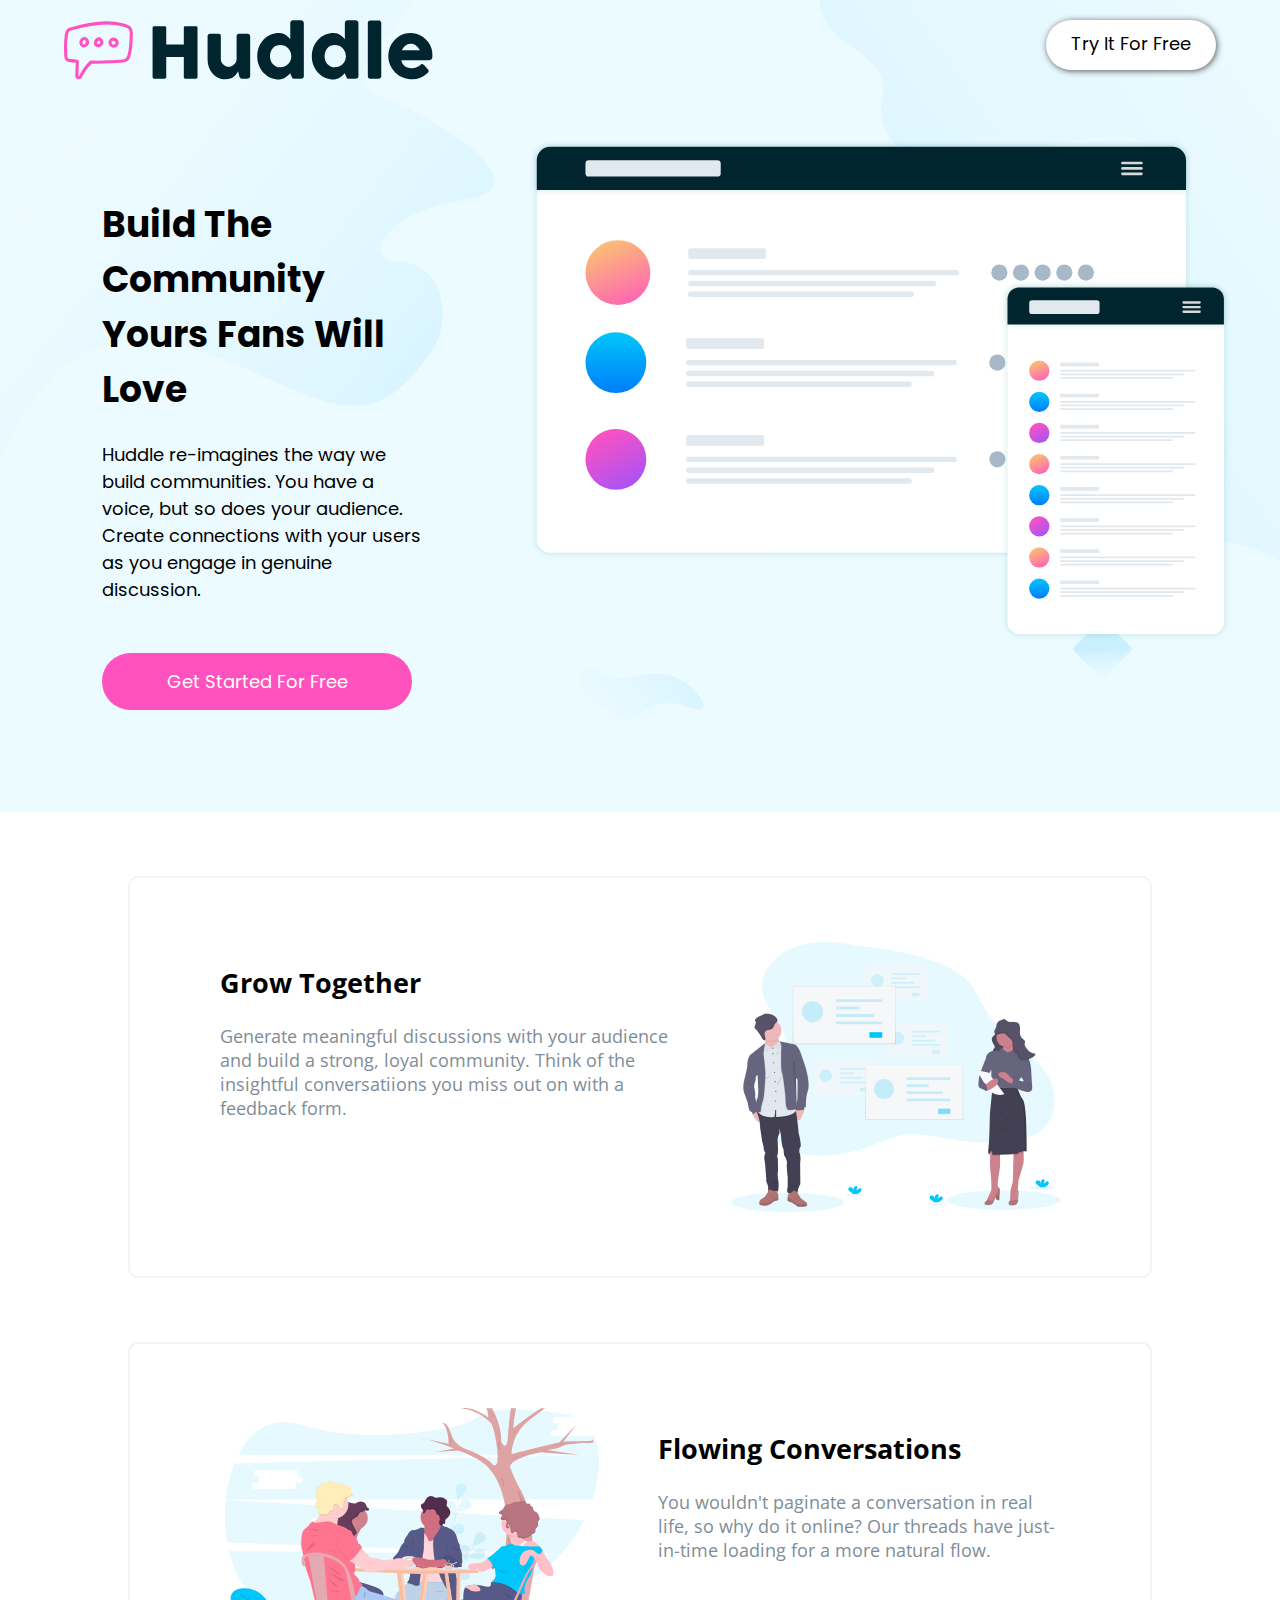
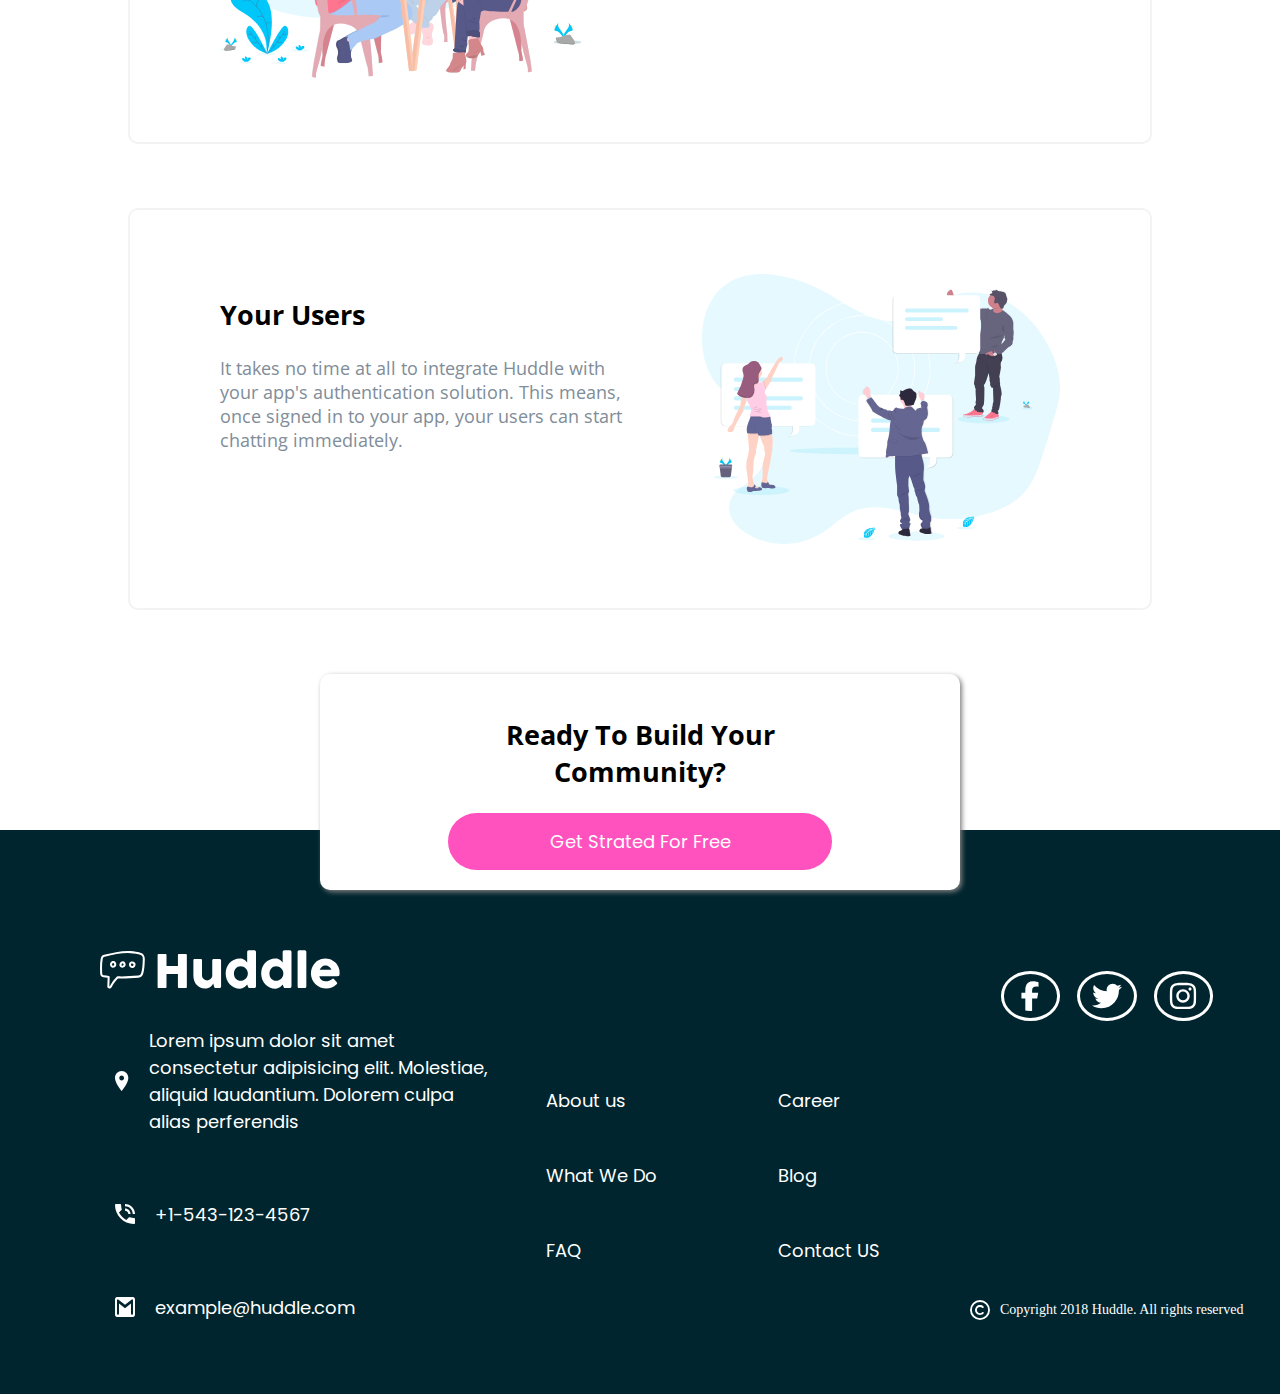
==== commit 093fe563: "29janvier" ====
--- a/index.html
+++ b/index.html
@@ -29,7 +29,7 @@
           src="./medias/images/logo.svg"
           alt="logo Huddle"
         />
-        <a class="tryIt" href="#">Try It For Free</a>
+        <a class="tryIt" href="#" onclick="openForm">Try It For Free</a>
       </div>
 
       <div class="headerContent">
--- a/styles/style.css
+++ b/styles/style.css
@@ -42,7 +42,7 @@
 .contentTitle {
   font-family: "Poppins", sans-serif;
 
-  padding: 10%;
+  padding: 8%;
 }
 .Ftitle {
   width: 100%;
@@ -55,6 +55,7 @@
   text-align: center;
   padding: 15px 30px;
   display: block;
+  width: 250px;
 }
 .getStartedH:hover,
 .getStartedF:hover {
@@ -65,7 +66,7 @@
   margin-top: 70px;
   margin-right: 50px;
   width: auto;
-  height: 400px;
+  height: 500px;
 }
 
 .mainContent {
@@ -96,12 +97,12 @@
 .imgYourU {
   width: auto;
   height: 270px;
-  margin-left: 150px;
+  margin-left: 7%;
 }
 .imgFlowingC {
   width: auto;
   height: 270px;
-  margin-right: 150px;
+  margin-right: 7%;
 }
 .firstArticle {
   flex-direction: row-reverse;
--- a/styles/recponsive.css
+++ b/styles/recponsive.css
@@ -1,4 +1,4 @@
-@media only screen and (max-width: 800px) {
+@media only screen and (max-width: 900px) {
   .header {
     background-image: url(../medias/images/bg_hero_mobile.svg);
     font-size: 14px;
@@ -31,11 +31,12 @@
     align-self: center;
   }
   .mockups {
-    width: 45%;
+    width: 60%;
     height: 100%;
     margin-block-start: 0;
     display: flex;
     align-self: center;
+    margin-left: 10%;
   }
 
   h2 {
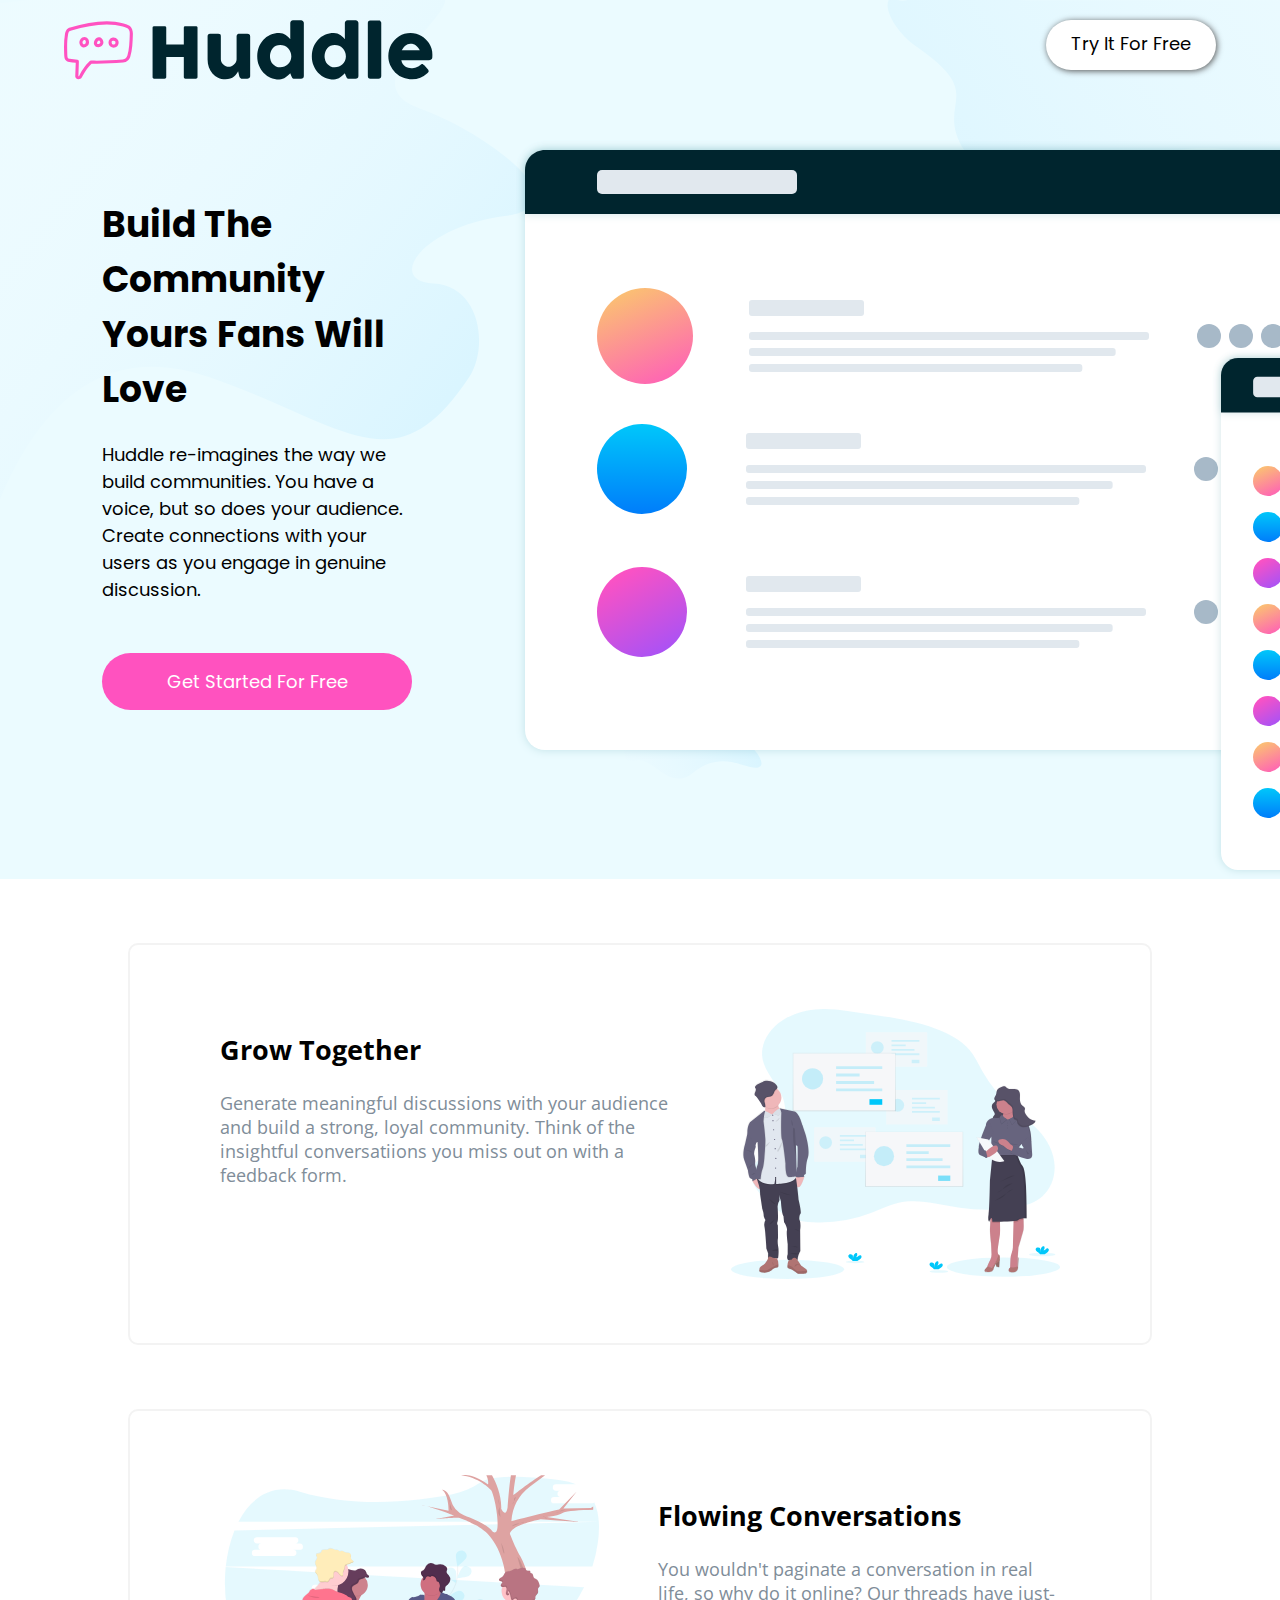
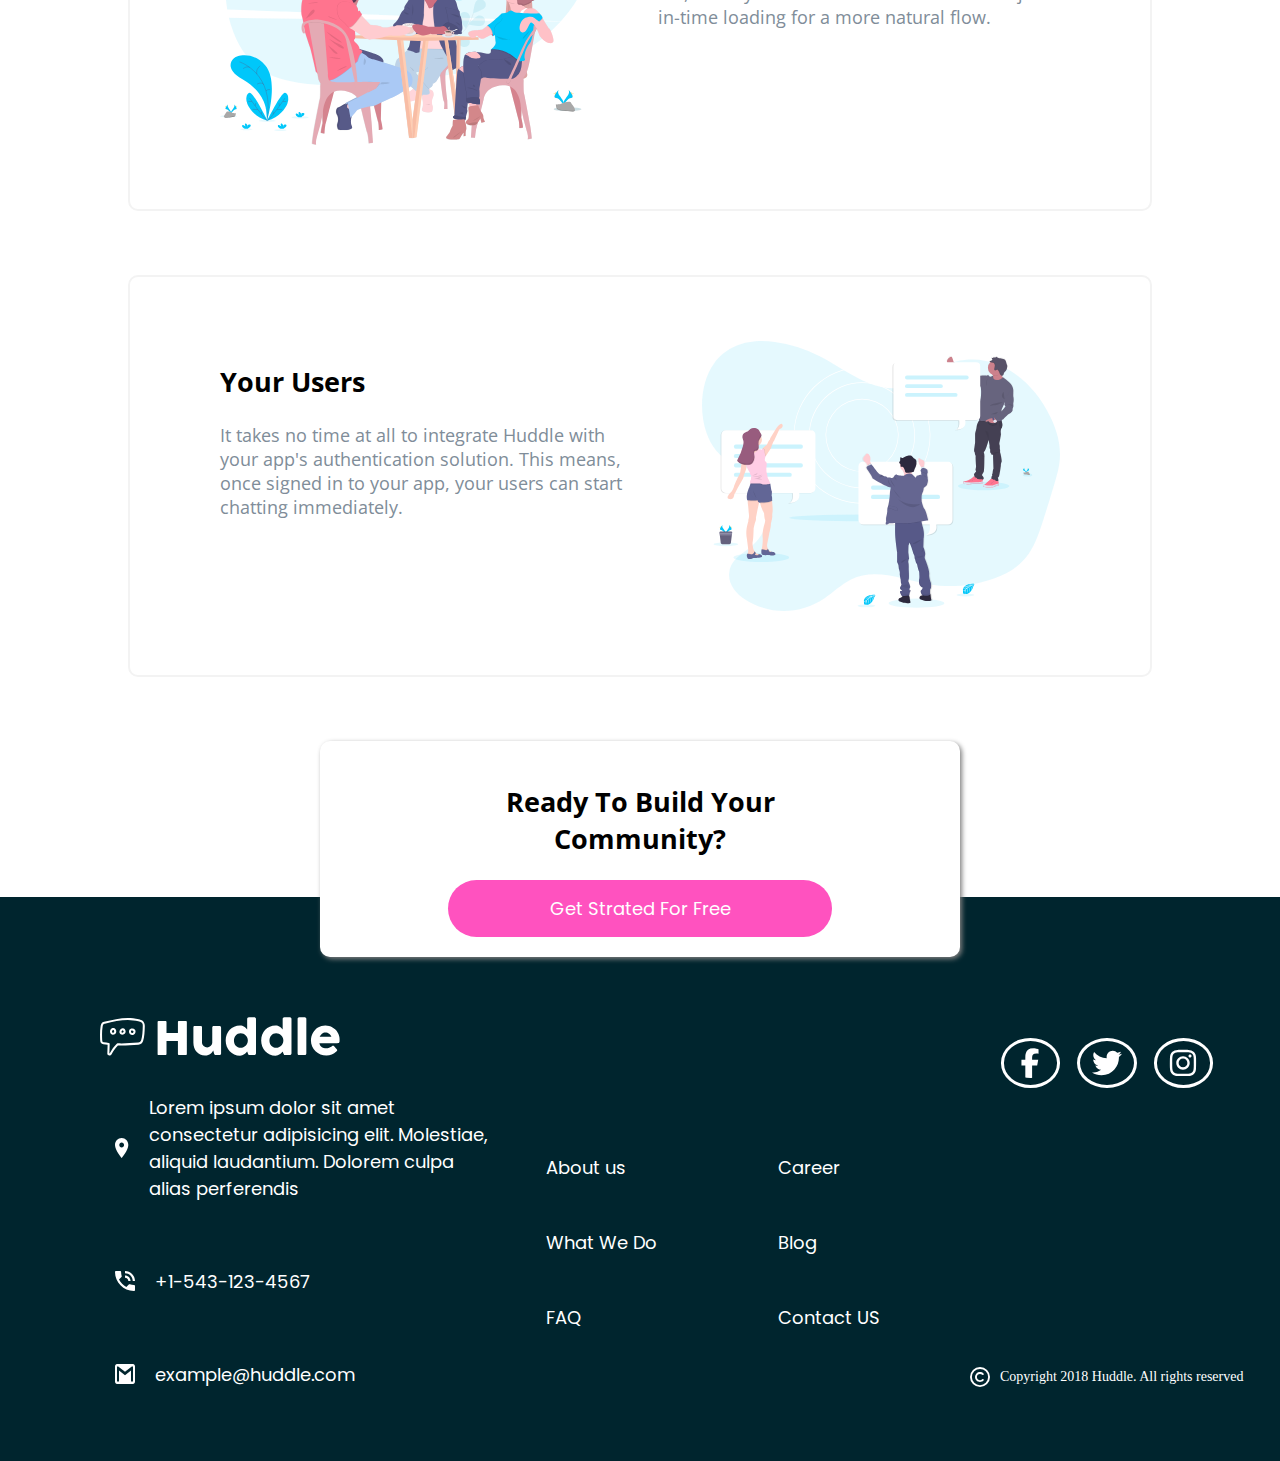
==== commit 49a24620: "30janvier" ====
--- a/index.html
+++ b/index.html
@@ -29,7 +29,12 @@
           src="./medias/images/logo.svg"
           alt="logo Huddle"
         />
-        <a class="tryIt" href="#" onclick="openForm">Try It For Free</a>
+        <a class="tryIt" href="#">Try It For Free</a>
+        <img
+          class="visageTriste"
+          src="./medias/images/tristesse.jpg"
+          alt="visage triste"
+        />
       </div>
 
       <div class="headerContent">
--- a/styles/style.css
+++ b/styles/style.css
@@ -65,8 +65,8 @@
 .mockups {
   margin-top: 70px;
   margin-right: 50px;
-  width: auto;
-  height: 500px;
+  width: 100%;
+  height: 100%;
 }
 
 .mainContent {
@@ -218,3 +218,13 @@
   font-size: 14px;
   color: white;
 }
+
+.visageTriste {
+  display: none;
+  position: absolute;
+  width: 50%;
+  height: auto;
+  border-radius: 25%;
+  margin: 25%;
+  margin-top: 10%;
+}
--- a/styles/recponsive.css
+++ b/styles/recponsive.css
@@ -132,4 +132,7 @@
     color: white;
     font-size: small;
   }
+  .visageTriste {
+    display: none !important;
+  }
 }
